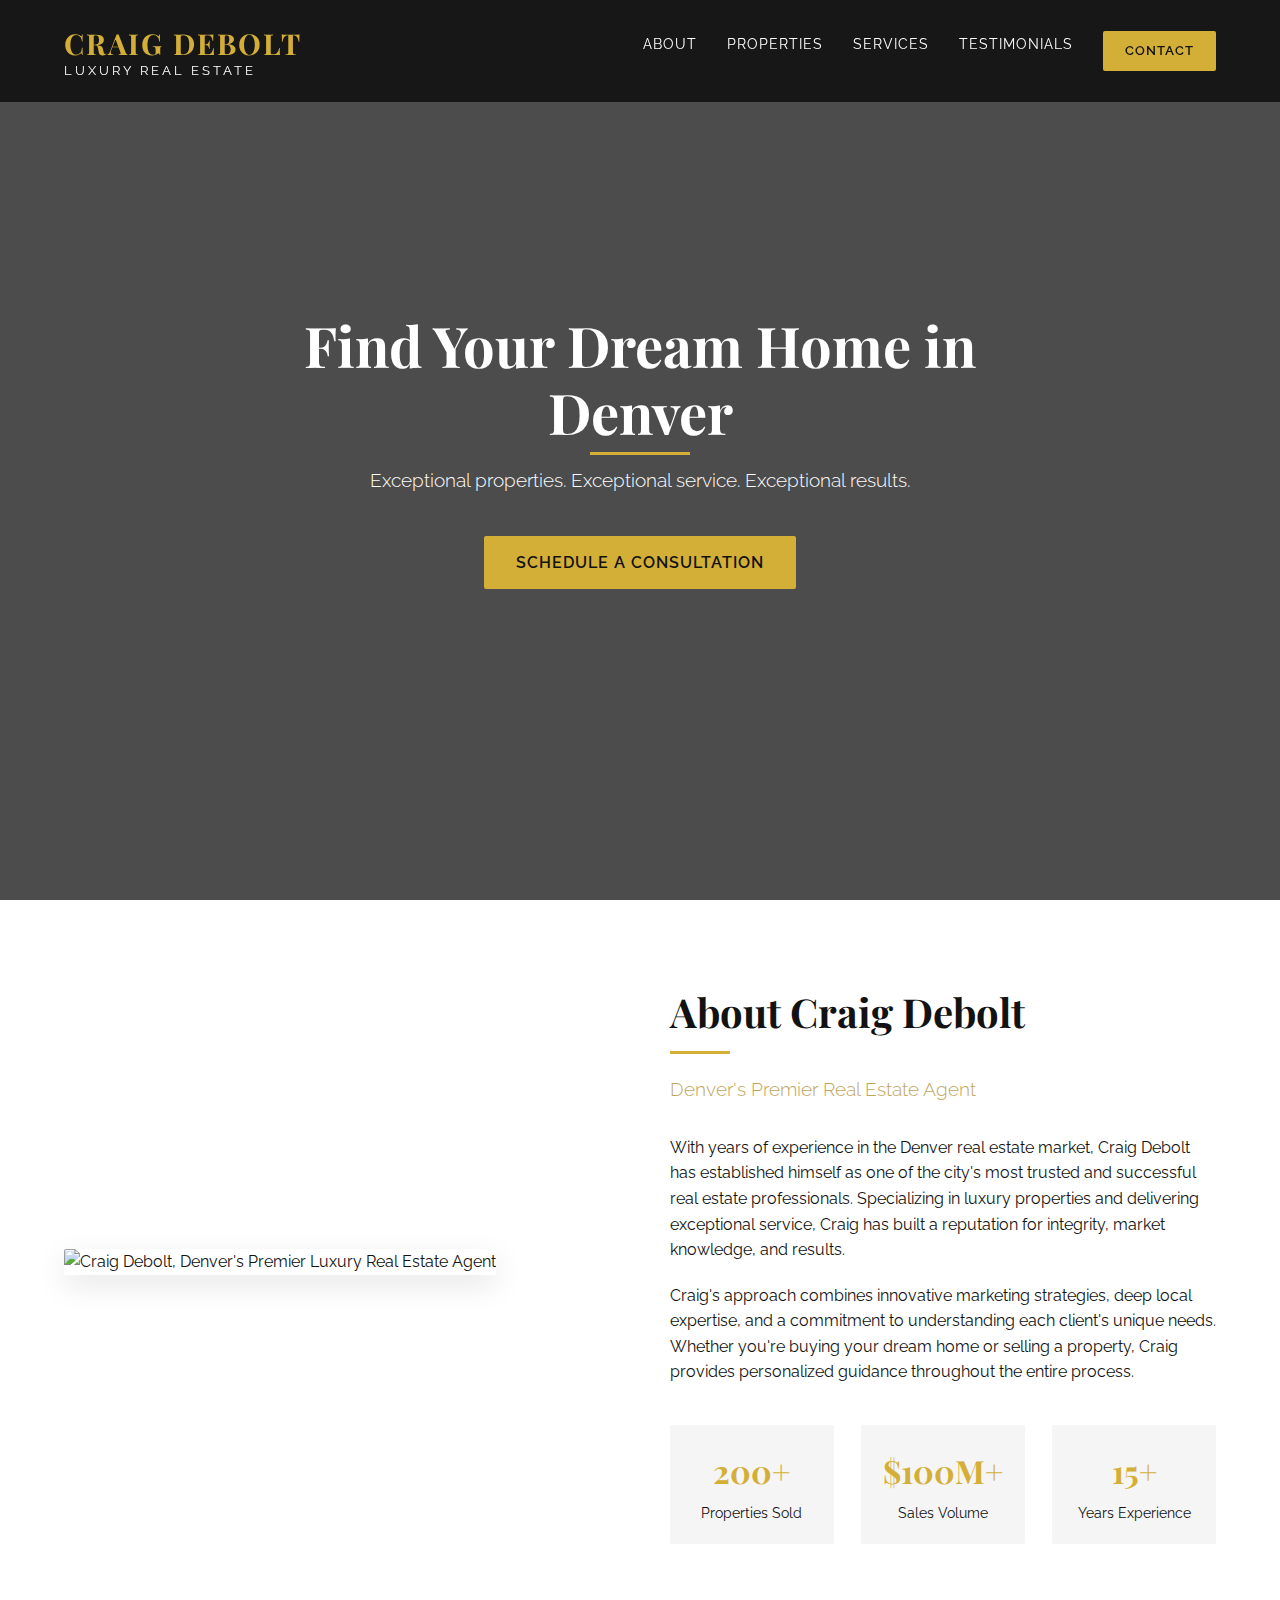
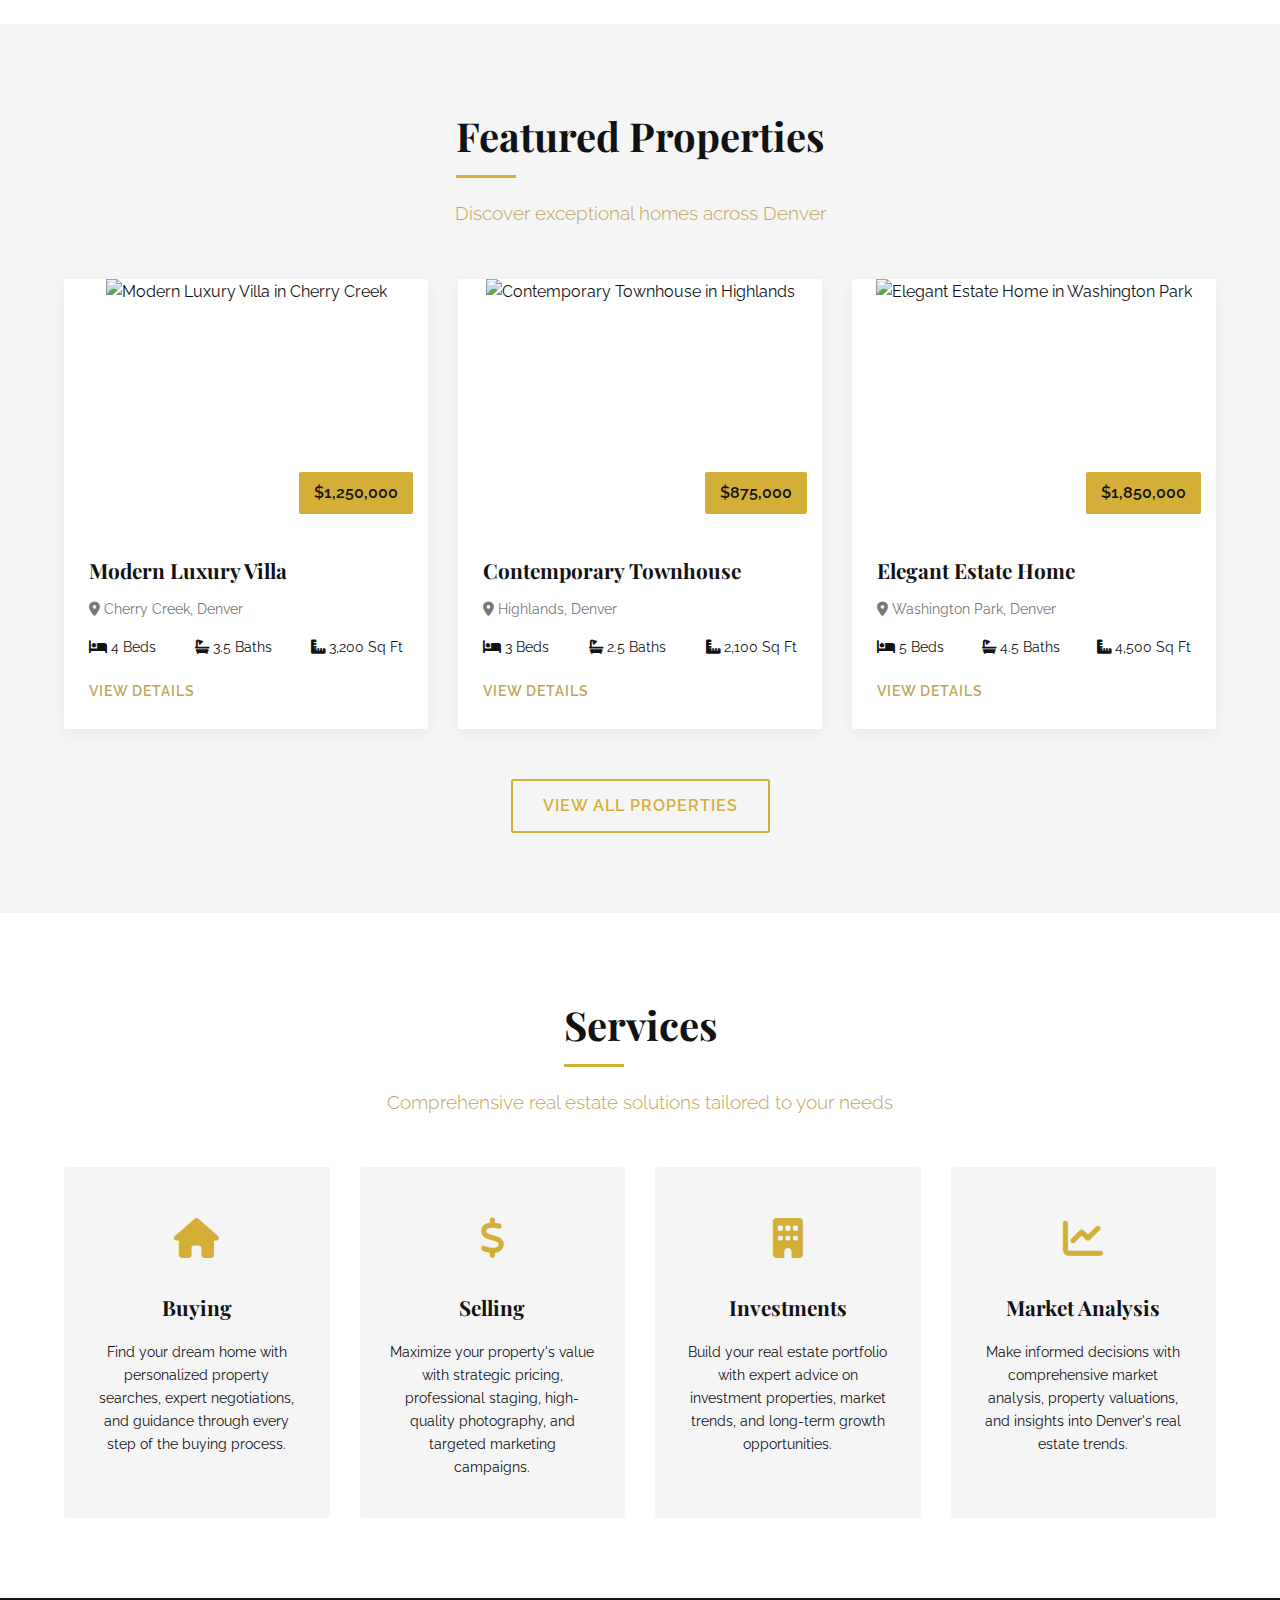
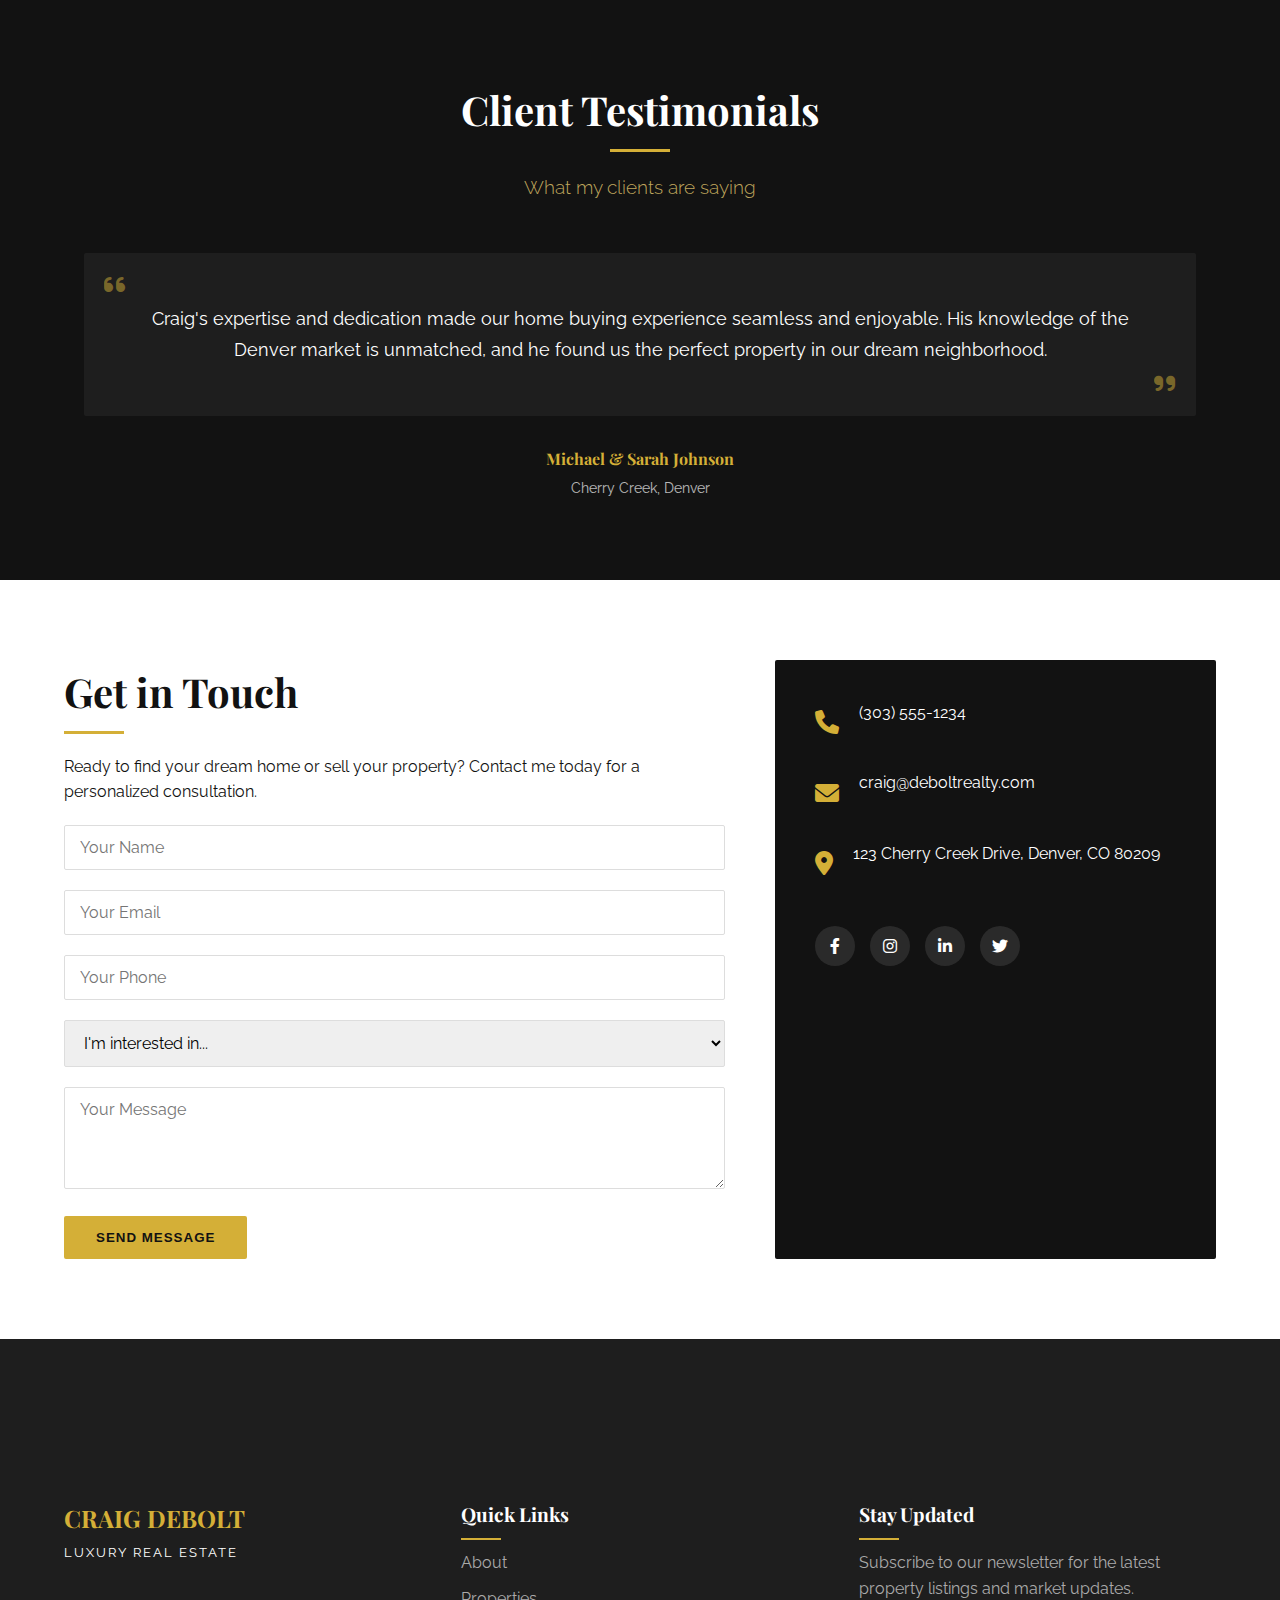
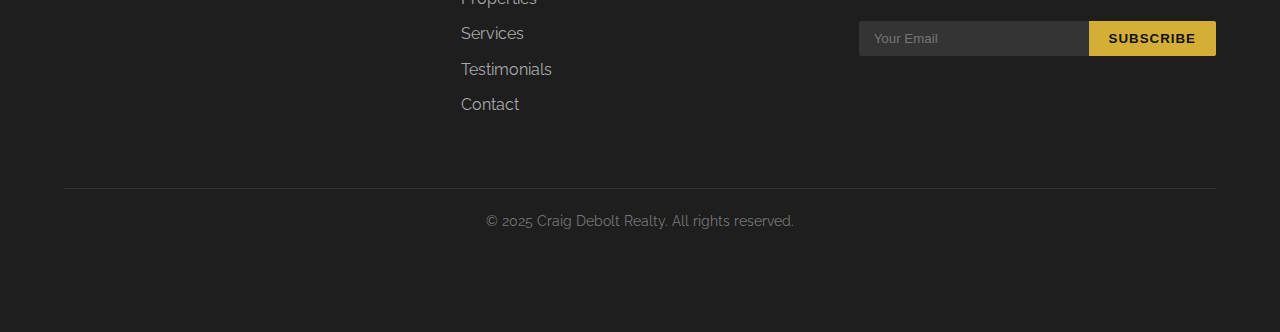
==== index.html @ 1ff2099c "Initial commit" ====
<!DOCTYPE html>
<html lang="en">
<head>
    <meta charset="UTF-8">
    <meta name="viewport" content="width=device-width, initial-scale=1.0">
    <title>Craig Debolt | Denver Luxury Real Estate Agent | Top Homes</title>
    <meta name="description" content="Craig Debolt is Denver's premier luxury real estate agent with 15+ years of experience. Specializing in high-end properties in Cherry Creek, Highlands, and Washington Park.">
    <meta name="keywords" content="Denver real estate, luxury homes Denver, Craig Debolt realtor, Cherry Creek real estate, Highlands homes for sale, Washington Park property">
    <meta name="author" content="Craig Debolt">
    <meta name="robots" content="index, follow">
    
    <!-- Canonical URL -->
    <link rel="canonical" href="https://craigdeboltrealty.com/">
    
    <!-- Favicon -->
    <link rel="icon" type="image/png" href="favicon.ico">
    
    <!-- Open Graph / Facebook -->
    <meta property="og:type" content="website">
    <meta property="og:url" content="https://craigdeboltrealty.com/">
    <meta property="og:title" content="Craig Debolt | Denver Luxury Real Estate">
    <meta property="og:description" content="Find your dream luxury home in Denver with Craig Debolt, specializing in high-end properties with exceptional service.">
    <meta property="og:image" content="https://craigdeboltrealty.com/og-image.jpg">
    
    <!-- Twitter -->
    <meta property="twitter:card" content="summary_large_image">
    <meta property="twitter:url" content="https://craigdeboltrealty.com/">
    <meta property="twitter:title" content="Craig Debolt | Denver Luxury Real Estate">
    <meta property="twitter:description" content="Find your dream luxury home in Denver with Craig Debolt, specializing in high-end properties with exceptional service.">
    <meta property="twitter:image" content="https://craigdeboltrealty.com/twitter-image.jpg">
    
    <!-- Stylesheets -->
    <link rel="stylesheet" href="styles.css">
    <link rel="stylesheet" href="https://cdnjs.cloudflare.com/ajax/libs/font-awesome/6.0.0/css/all.min.css">
    <link rel="preconnect" href="https://fonts.googleapis.com">
    <link rel="preconnect" href="https://fonts.gstatic.com" crossorigin>
    <link href="https://fonts.googleapis.com/css2?family=Playfair+Display:wght@400;700&family=Raleway:wght@300;400;600&display=swap" rel="stylesheet">
    <!-- Structured Data for Local Business -->
    <script type="application/ld+json">
    {
      "@context": "https://schema.org",
      "@type": "RealEstateAgent",
      "name": "Craig Debolt Realty",
      "image": "https://craigdeboltrealty.com/images/craig-debolt.jpg",
      "url": "https://craigdeboltrealty.com",
      "telephone": "(303) 555-1234",
      "email": "craig@deboltrealty.com",
      "description": "Denver's premier luxury real estate agent with 15+ years of experience, specializing in high-end properties.",
      "address": {
        "@type": "PostalAddress",
        "streetAddress": "123 Cherry Creek Drive",
        "addressLocality": "Denver",
        "addressRegion": "CO",
        "postalCode": "80209",
        "addressCountry": "US"
      },
      "geo": {
        "@type": "GeoCoordinates",
        "latitude": "39.7392",
        "longitude": "-104.9903"
      },
      "openingHoursSpecification": {
        "@type": "OpeningHoursSpecification",
        "dayOfWeek": [
          "Monday",
          "Tuesday",
          "Wednesday",
          "Thursday",
          "Friday"
        ],
        "opens": "09:00",
        "closes": "18:00"
      },
      "sameAs": [
        "https://www.facebook.com/craigdeboltrealty",
        "https://www.instagram.com/craigdeboltrealty",
        "https://www.linkedin.com/in/craigdebolt",
        "https://twitter.com/craigdebolt"
      ]
    }
    </script>
</head>
<body>
    <header>
        <div class="logo">
            <h1>CRAIG DEBOLT</h1>
            <p>LUXURY REAL ESTATE</p>
        </div>
        <nav>
            <ul>
                <li><a href="#about">About</a></li>
                <li><a href="#properties">Properties</a></li>
                <li><a href="#services">Services</a></li>
                <li><a href="#testimonials">Testimonials</a></li>
                <li><a href="#contact" class="cta-button">Contact</a></li>
            </ul>
        </nav>
    </header>

    <main>
    <section class="hero" style="background: linear-gradient(rgba(0, 0, 0, 0.7), rgba(0, 0, 0, 0.7)), url('https://placehold.co/1920x1080/121212/gold?text=Luxury+Real+Estate'); background-size: cover; background-position: center;" aria-label="Hero banner">
        <div class="hero-content">
            <h2>Find Your Dream Home in Denver</h2>
            <p>Exceptional properties. Exceptional service. Exceptional results.</p>
            <a href="#contact" class="cta-button">Schedule a Consultation</a>
        </div>
    </section>

    <section id="about" class="about">
        <div class="container">
            <div class="about-image">
                <img src="https://placehold.co/600x800/121212/gold?text=Craig+Debolt" alt="Craig Debolt, Denver's Premier Luxury Real Estate Agent" width="600" height="800" loading="eager" fetchpriority="high">
            </div>
            <div class="about-content">
                <h2>About Craig Debolt</h2>
                <p class="subtitle">Denver's Premier Real Estate Agent</p>
                <p>With years of experience in the Denver real estate market, Craig Debolt has established himself as one of the city's most trusted and successful real estate professionals. Specializing in luxury properties and delivering exceptional service, Craig has built a reputation for integrity, market knowledge, and results.</p>
                <p>Craig's approach combines innovative marketing strategies, deep local expertise, and a commitment to understanding each client's unique needs. Whether you're buying your dream home or selling a property, Craig provides personalized guidance throughout the entire process.</p>
                <div class="stats">
                    <div class="stat">
                        <h3>200+</h3>
                        <p>Properties Sold</p>
                    </div>
                    <div class="stat">
                        <h3>$100M+</h3>
                        <p>Sales Volume</p>
                    </div>
                    <div class="stat">
                        <h3>15+</h3>
                        <p>Years Experience</p>
                    </div>
                </div>
            </div>
        </div>
    </section>

    <section id="properties" class="properties">
        <div class="container">
            <h2>Featured Properties</h2>
            <p class="subtitle">Discover exceptional homes across Denver</p>
            <div class="property-grid">
                <div class="property-card" itemscope itemtype="https://schema.org/Residence">
                    <div class="property-image">
                        <img src="https://placehold.co/800x600/121212/gold?text=Luxury+Property+1" alt="Modern Luxury Villa in Cherry Creek" width="800" height="600" loading="lazy" itemprop="image">
                        <div class="price" itemprop="price" content="1250000">$1,250,000</div>
                    </div>
                    <div class="property-details">
                        <h3 itemprop="name">Modern Luxury Villa</h3>
                        <p class="location" itemprop="address" itemscope itemtype="https://schema.org/PostalAddress">
                            <i class="fas fa-map-marker-alt"></i>
                            <span itemprop="addressLocality">Cherry Creek</span>,
                            <span itemprop="addressRegion">Denver</span>
                        </p>
                        <div class="features">
                            <span><i class="fas fa-bed"></i> <span itemprop="numberOfRooms">4</span> Beds</span>
                            <span><i class="fas fa-bath"></i> <span itemprop="amenityFeature" itemscope itemtype="https://schema.org/PropertyValue"><meta itemprop="name" content="bathrooms"><span itemprop="value">3.5</span></span> Baths</span>
                            <span><i class="fas fa-ruler-combined"></i> <span itemprop="floorSize" itemscope itemtype="https://schema.org/QuantitativeValue"><span itemprop="value">3,200</span> <meta itemprop="unitText" content="SQFT">Sq Ft</span></span>
                        </div>
                        <a href="#" class="property-link">View Details</a>
                    </div>
                </div>
                <div class="property-card" itemscope itemtype="https://schema.org/Residence">
                    <div class="property-image">
                        <img src="https://placehold.co/800x600/121212/gold?text=Luxury+Property+2" alt="Contemporary Townhouse in Highlands" width="800" height="600" loading="lazy" itemprop="image">
                        <div class="price" itemprop="price" content="875000">$875,000</div>
                    </div>
                    <div class="property-details">
                        <h3 itemprop="name">Contemporary Townhouse</h3>
                        <p class="location" itemprop="address" itemscope itemtype="https://schema.org/PostalAddress">
                            <i class="fas fa-map-marker-alt"></i>
                            <span itemprop="addressLocality">Highlands</span>,
                            <span itemprop="addressRegion">Denver</span>
                        </p>
                        <div class="features">
                            <span><i class="fas fa-bed"></i> <span itemprop="numberOfRooms">3</span> Beds</span>
                            <span><i class="fas fa-bath"></i> <span itemprop="amenityFeature" itemscope itemtype="https://schema.org/PropertyValue"><meta itemprop="name" content="bathrooms"><span itemprop="value">2.5</span></span> Baths</span>
                            <span><i class="fas fa-ruler-combined"></i> <span itemprop="floorSize" itemscope itemtype="https://schema.org/QuantitativeValue"><span itemprop="value">2,100</span> <meta itemprop="unitText" content="SQFT">Sq Ft</span></span>
                        </div>
                        <a href="#" class="property-link">View Details</a>
                    </div>
                </div>
                <div class="property-card" itemscope itemtype="https://schema.org/Residence">
                    <div class="property-image">
                        <img src="https://placehold.co/800x600/121212/gold?text=Luxury+Property+3" alt="Elegant Estate Home in Washington Park" width="800" height="600" loading="lazy" itemprop="image">
                        <div class="price" itemprop="price" content="1850000">$1,850,000</div>
                    </div>
                    <div class="property-details">
                        <h3 itemprop="name">Elegant Estate Home</h3>
                        <p class="location" itemprop="address" itemscope itemtype="https://schema.org/PostalAddress">
                            <i class="fas fa-map-marker-alt"></i>
                            <span itemprop="addressLocality">Washington Park</span>,
                            <span itemprop="addressRegion">Denver</span>
                        </p>
                        <div class="features">
                            <span><i class="fas fa-bed"></i> <span itemprop="numberOfRooms">5</span> Beds</span>
                            <span><i class="fas fa-bath"></i> <span itemprop="amenityFeature" itemscope itemtype="https://schema.org/PropertyValue"><meta itemprop="name" content="bathrooms"><span itemprop="value">4.5</span></span> Baths</span>
                            <span><i class="fas fa-ruler-combined"></i> <span itemprop="floorSize" itemscope itemtype="https://schema.org/QuantitativeValue"><span itemprop="value">4,500</span> <meta itemprop="unitText" content="SQFT">Sq Ft</span></span>
                        </div>
                        <a href="#" class="property-link">View Details</a>
                    </div>
                </div>
            </div>
            <div class="view-all">
                <a href="#" class="cta-button-secondary">View All Properties</a>
            </div>
        </div>
    </section>

    <section id="services" class="services">
        <div class="container">
            <h2>Services</h2>
            <p class="subtitle">Comprehensive real estate solutions tailored to your needs</p>
            <div class="services-grid">
                <div class="service-card">
                    <div class="service-icon">
                        <i class="fas fa-home"></i>
                    </div>
                    <h3>Buying</h3>
                    <p>Find your dream home with personalized property searches, expert negotiations, and guidance through every step of the buying process.</p>
                </div>
                <div class="service-card">
                    <div class="service-icon">
                        <i class="fas fa-dollar-sign"></i>
                    </div>
                    <h3>Selling</h3>
                    <p>Maximize your property's value with strategic pricing, professional staging, high-quality photography, and targeted marketing campaigns.</p>
                </div>
                <div class="service-card">
                    <div class="service-icon">
                        <i class="fas fa-building"></i>
                    </div>
                    <h3>Investments</h3>
                    <p>Build your real estate portfolio with expert advice on investment properties, market trends, and long-term growth opportunities.</p>
                </div>
                <div class="service-card">
                    <div class="service-icon">
                        <i class="fas fa-chart-line"></i>
                    </div>
                    <h3>Market Analysis</h3>
                    <p>Make informed decisions with comprehensive market analysis, property valuations, and insights into Denver's real estate trends.</p>
                </div>
            </div>
        </div>
    </section>

    <section id="testimonials" class="testimonials">
        <div class="container">
            <h2>Client Testimonials</h2>
            <p class="subtitle">What my clients are saying</p>
            <div class="testimonial-slider">
                <div class="testimonial">
                    <div class="quote">
                        <i class="fas fa-quote-left"></i>
                        <p>Craig's expertise and dedication made our home buying experience seamless and enjoyable. His knowledge of the Denver market is unmatched, and he found us the perfect property in our dream neighborhood.</p>
                        <i class="fas fa-quote-right"></i>
                    </div>
                    <div class="client">
                        <h4>Michael & Sarah Johnson</h4>
                        <p>Cherry Creek, Denver</p>
                    </div>
                </div>
                <div class="testimonial">
                    <div class="quote">
                        <i class="fas fa-quote-left"></i>
                        <p>Working with Craig to sell our home was the best decision we made. His marketing strategy and negotiation skills resulted in multiple offers above asking price within just a few days of listing.</p>
                        <i class="fas fa-quote-right"></i>
                    </div>
                    <div class="client">
                        <h4>Jennifer Williams</h4>
                        <p>Highlands, Denver</p>
                    </div>
                </div>
                <div class="testimonial">
                    <div class="quote">
                        <i class="fas fa-quote-left"></i>
                        <p>As first-time homebuyers, we had countless questions and concerns. Craig patiently guided us through every step, making what could have been an overwhelming process feel manageable and even exciting.</p>
                        <i class="fas fa-quote-right"></i>
                    </div>
                    <div class="client">
                        <h4>David & Emily Rodriguez</h4>
                        <p>Washington Park, Denver</p>
                    </div>
                </div>
            </div>
        </div>
    </section>

    <section id="contact" class="contact">
        <div class="container">
            <div class="contact-form">
                <h2>Get in Touch</h2>
                <p>Ready to find your dream home or sell your property? Contact me today for a personalized consultation.</p>
                <form aria-label="Contact form" role="form">
                    <div class="form-group">
                        <label for="name" class="visually-hidden">Your Name</label>
                        <input type="text" id="name" name="name" placeholder="Your Name" required aria-required="true">
                    </div>
                    <div class="form-group">
                        <label for="email" class="visually-hidden">Your Email</label>
                        <input type="email" id="email" name="email" placeholder="Your Email" required aria-required="true">
                    </div>
                    <div class="form-group">
                        <label for="phone" class="visually-hidden">Your Phone</label>
                        <input type="tel" id="phone" name="phone" placeholder="Your Phone" aria-required="false">
                    </div>
                    <div class="form-group">
                        <label for="interest" class="visually-hidden">Interest</label>
                        <select id="interest" name="interest" aria-label="Select your interest">
                            <option value="" disabled selected>I'm interested in...</option>
                            <option value="buying">Buying a Property</option>
                            <option value="selling">Selling a Property</option>
                            <option value="investment">Investment Opportunities</option>
                            <option value="consultation">General Consultation</option>
                        </select>
                    </div>
                    <div class="form-group">
                        <label for="message" class="visually-hidden">Your Message</label>
                        <textarea id="message" name="message" placeholder="Your Message" rows="4" aria-required="true"></textarea>
                    </div>
                    <button type="submit" class="cta-button">Send Message</button>
                </form>
            </div>
            <div class="contact-info">
                <div class="info-item">
                    <i class="fas fa-phone"></i>
                    <p>(303) 555-1234</p>
                </div>
                <div class="info-item">
                    <i class="fas fa-envelope"></i>
                    <p>craig@deboltrealty.com</p>
                </div>
                <div class="info-item">
                    <i class="fas fa-map-marker-alt"></i>
                    <p>123 Cherry Creek Drive, Denver, CO 80209</p>
                </div>
                <div class="social-links">
                    <a href="#"><i class="fab fa-facebook-f"></i></a>
                    <a href="#"><i class="fab fa-instagram"></i></a>
                    <a href="#"><i class="fab fa-linkedin-in"></i></a>
                    <a href="#"><i class="fab fa-twitter"></i></a>
                </div>
            </div>
        </div>
    </section>
    </main>

    <footer>
        <div class="container">
            <div class="footer-content">
                <div class="footer-logo">
                    <h3>CRAIG DEBOLT</h3>
                    <p>LUXURY REAL ESTATE</p>
                </div>
                <div class="footer-links">
                    <h4>Quick Links</h4>
                    <ul>
                        <li><a href="#about">About</a></li>
                        <li><a href="#properties">Properties</a></li>
                        <li><a href="#services">Services</a></li>
                        <li><a href="#testimonials">Testimonials</a></li>
                        <li><a href="#contact">Contact</a></li>
                    </ul>
                </div>
                <div class="footer-newsletter">
                    <h4>Stay Updated</h4>
                    <p>Subscribe to our newsletter for the latest property listings and market updates.</p>
                    <form>
                        <input type="email" placeholder="Your Email">
                        <button type="submit">Subscribe</button>
                    </form>
                </div>
            </div>
            <div class="footer-bottom">
                <p>&copy; 2025 Craig Debolt Realty. All rights reserved.</p>
            </div>
        </div>
    </footer>

    <script src="script.js"></script>
</body>
</html>
---- styles.css ----
/* 
   Craig Debolt Realty - Sleek Black and Gold Theme
   A luxury real estate website with elegant styling
*/

/* ===== GLOBAL STYLES ===== */
:root {
    --black: #121212;
    --dark-gray: #1E1E1E;
    --light-gray: #F5F5F5;
    --gold: #D4AF37;
    --gold-light: #E5C76B;
    --gold-dark: #BFA55C;
    --white: #FFFFFF;
    --font-primary: 'Playfair Display', serif;
    --font-secondary: 'Raleway', sans-serif;
}

/* Accessibility - visually hidden but screen reader accessible */
.visually-hidden {
    position: absolute;
    width: 1px;
    height: 1px;
    margin: -1px;
    padding: 0;
    overflow: hidden;
    clip: rect(0, 0, 0, 0);
    border: 0;
}

* {
    margin: 0;
    padding: 0;
    box-sizing: border-box;
}

html {
    scroll-behavior: smooth;
}

body {
    font-family: var(--font-secondary);
    color: var(--black);
    background-color: var(--white);
    line-height: 1.6;
}

.container {
    width: 90%;
    max-width: 1200px;
    margin: 0 auto;
    padding: 80px 0;
}

h1, h2, h3, h4, h5, h6 {
    font-family: var(--font-primary);
    font-weight: 700;
    margin-bottom: 20px;
}

h2 {
    font-size: 2.5rem;
    position: relative;
    display: inline-block;
    margin-bottom: 30px;
}

h2::after {
    content: '';
    position: absolute;
    bottom: -10px;
    left: 0;
    width: 60px;
    height: 3px;
    background-color: var(--gold);
}

p {
    margin-bottom: 20px;
}

.subtitle {
    font-family: var(--font-secondary);
    font-size: 1.2rem;
    color: var(--gold-dark);
    margin-bottom: 30px;
    font-weight: 300;
}

a {
    text-decoration: none;
    color: var(--gold-dark);
    transition: all 0.3s ease;
}

a:hover {
    color: var(--gold);
}

.cta-button {
    display: inline-block;
    background-color: var(--gold);
    color: var(--black);
    padding: 12px 30px;
    border-radius: 2px;
    font-weight: 600;
    text-transform: uppercase;
    letter-spacing: 1px;
    transition: all 0.3s ease;
    border: 2px solid var(--gold);
}

.cta-button:hover {
    background-color: transparent;
    color: var(--gold);
}

.cta-button-secondary {
    display: inline-block;
    background-color: transparent;
    color: var(--gold);
    padding: 12px 30px;
    border-radius: 2px;
    font-weight: 600;
    text-transform: uppercase;
    letter-spacing: 1px;
    transition: all 0.3s ease;
    border: 2px solid var(--gold);
}

.cta-button-secondary:hover {
    background-color: var(--gold);
    color: var(--black);
}

/* ===== HEADER ===== */
header {
    position: fixed;
    top: 0;
    left: 0;
    width: 100%;
    padding: 20px 5%;
    display: flex;
    justify-content: space-between;
    align-items: center;
    background-color: rgba(18, 18, 18, 0.9);
    z-index: 1000;
    transition: all 0.3s ease;
}

.logo h1 {
    font-family: var(--font-primary);
    font-size: 1.8rem;
    color: var(--gold);
    margin-bottom: 0;
    letter-spacing: 2px;
}

.logo p {
    font-family: var(--font-secondary);
    font-size: 0.8rem;
    color: var(--white);
    letter-spacing: 3px;
    margin-top: -5px;
    margin-bottom: 0;
}

nav ul {
    display: flex;
    list-style: none;
}

nav ul li {
    margin-left: 30px;
}

nav ul li a {
    color: var(--white);
    font-size: 0.9rem;
    text-transform: uppercase;
    letter-spacing: 1px;
    font-weight: 400;
}

nav ul li a:hover {
    color: var(--gold);
}

nav ul li a.cta-button {
    padding: 8px 20px;
    font-size: 0.8rem;
}

/* ===== HERO SECTION ===== */
.hero {
    height: 100vh;
    display: flex;
    align-items: center;
    justify-content: center;
    text-align: center;
    color: var(--white);
    padding: 0 20px;
}

.hero-content {
    max-width: 800px;
}

.hero-content h2 {
    font-size: 3.5rem;
    margin-bottom: 20px;
    line-height: 1.2;
}

.hero-content h2::after {
    left: 50%;
    transform: translateX(-50%);
    width: 100px;
}

.hero-content p {
    font-size: 1.2rem;
    margin-bottom: 40px;
    font-weight: 300;
}

/* ===== ABOUT SECTION ===== */
.about .container {
    display: flex;
    align-items: center;
    gap: 60px;
}

.about-image {
    flex: 1;
}

.about-image img {
    width: 100%;
    border-radius: 2px;
    box-shadow: 0 10px 30px rgba(0, 0, 0, 0.1);
}

.about-content {
    flex: 1;
}

.stats {
    display: flex;
    justify-content: space-between;
    margin-top: 40px;
}

.stat {
    text-align: center;
    padding: 20px;
    background-color: var(--light-gray);
    border-radius: 2px;
    width: 30%;
}

.stat h3 {
    font-size: 2rem;
    color: var(--gold);
    margin-bottom: 5px;
}

.stat p {
    font-size: 0.9rem;
    margin-bottom: 0;
}

/* ===== PROPERTIES SECTION ===== */
.properties {
    background-color: var(--light-gray);
    text-align: center;
}

.property-grid {
    display: grid;
    grid-template-columns: repeat(auto-fill, minmax(350px, 1fr));
    gap: 30px;
    margin-top: 50px;
}

.property-card {
    background-color: var(--white);
    border-radius: 2px;
    overflow: hidden;
    box-shadow: 0 5px 15px rgba(0, 0, 0, 0.05);
    transition: all 0.3s ease;
}

.property-card:hover {
    transform: translateY(-10px);
    box-shadow: 0 15px 30px rgba(0, 0, 0, 0.1);
}

.property-image {
    position: relative;
    height: 250px;
    overflow: hidden;
}

.property-image img {
    width: 100%;
    height: 100%;
    object-fit: cover;
    transition: all 0.5s ease;
}

.property-card:hover .property-image img {
    transform: scale(1.1);
}

.price {
    position: absolute;
    bottom: 15px;
    right: 15px;
    background-color: var(--gold);
    color: var(--black);
    padding: 8px 15px;
    font-weight: 600;
    border-radius: 2px;
}

.property-details {
    padding: 25px;
    text-align: left;
}

.property-details h3 {
    font-size: 1.3rem;
    margin-bottom: 10px;
}

.location {
    color: #777;
    font-size: 0.9rem;
    margin-bottom: 15px;
}

.features {
    display: flex;
    justify-content: space-between;
    margin-bottom: 20px;
    font-size: 0.9rem;
}

.property-link {
    display: inline-block;
    color: var(--gold-dark);
    font-weight: 600;
    font-size: 0.9rem;
    text-transform: uppercase;
    letter-spacing: 1px;
}

.view-all {
    margin-top: 50px;
}

/* ===== SERVICES SECTION ===== */
.services {
    text-align: center;
}

.services-grid {
    display: grid;
    grid-template-columns: repeat(auto-fill, minmax(250px, 1fr));
    gap: 30px;
    margin-top: 50px;
}

.service-card {
    background-color: var(--light-gray);
    padding: 40px 30px;
    border-radius: 2px;
    transition: all 0.3s ease;
}

.service-card:hover {
    transform: translateY(-10px);
    box-shadow: 0 10px 30px rgba(0, 0, 0, 0.1);
}

.service-icon {
    font-size: 2.5rem;
    color: var(--gold);
    margin-bottom: 20px;
}

.service-card h3 {
    font-size: 1.3rem;
    margin-bottom: 15px;
}

.service-card p {
    font-size: 0.9rem;
    margin-bottom: 0;
}

/* ===== TESTIMONIALS SECTION ===== */
.testimonials {
    background-color: var(--black);
    color: var(--white);
    text-align: center;
}

.testimonials h2::after {
    left: 50%;
    transform: translateX(-50%);
}

.testimonial-slider {
    display: flex;
    overflow-x: auto;
    scroll-snap-type: x mandatory;
    scroll-behavior: smooth;
    -webkit-overflow-scrolling: touch;
    margin-top: 50px;
}

.testimonial-slider::-webkit-scrollbar {
    display: none;
}

.testimonial {
    flex: 0 0 100%;
    scroll-snap-align: start;
    padding: 0 20px;
}

.quote {
    position: relative;
    padding: 30px;
    background-color: rgba(255, 255, 255, 0.05);
    border-radius: 2px;
    margin-bottom: 30px;
}

.quote i.fa-quote-left {
    position: absolute;
    top: 20px;
    left: 20px;
    color: var(--gold);
    font-size: 1.5rem;
    opacity: 0.5;
}

.quote i.fa-quote-right {
    position: absolute;
    bottom: 20px;
    right: 20px;
    color: var(--gold);
    font-size: 1.5rem;
    opacity: 0.5;
}

.quote p {
    font-size: 1.1rem;
    line-height: 1.8;
    margin: 0;
    padding: 20px;
}

.client h4 {
    color: var(--gold);
    margin-bottom: 5px;
}

.client p {
    font-size: 0.9rem;
    opacity: 0.7;
    margin-bottom: 0;
}

/* ===== CONTACT SECTION ===== */
.contact .container {
    display: grid;
    grid-template-columns: 3fr 2fr;
    gap: 50px;
}

.contact-form h2 {
    text-align: left;
}

.form-group {
    margin-bottom: 20px;
}

.form-group input,
.form-group select,
.form-group textarea {
    width: 100%;
    padding: 12px 15px;
    border: 1px solid #ddd;
    border-radius: 2px;
    font-family: var(--font-secondary);
    font-size: 1rem;
    transition: all 0.3s ease;
}

.form-group input:focus,
.form-group select:focus,
.form-group textarea:focus {
    outline: none;
    border-color: var(--gold);
}

.contact-info {
    background-color: var(--black);
    color: var(--white);
    padding: 40px;
    border-radius: 2px;
}

.info-item {
    display: flex;
    align-items: center;
    margin-bottom: 25px;
}

.info-item i {
    font-size: 1.5rem;
    color: var(--gold);
    margin-right: 20px;
}

.social-links {
    display: flex;
    margin-top: 40px;
}

.social-links a {
    display: flex;
    align-items: center;
    justify-content: center;
    width: 40px;
    height: 40px;
    background-color: rgba(255, 255, 255, 0.1);
    border-radius: 50%;
    margin-right: 15px;
    color: var(--white);
    transition: all 0.3s ease;
}

.social-links a:hover {
    background-color: var(--gold);
    color: var(--black);
}

/* ===== FOOTER ===== */
footer {
    background-color: var(--dark-gray);
    color: var(--white);
    padding: 80px 0 20px;
}

.footer-content {
    display: grid;
    grid-template-columns: repeat(auto-fit, minmax(250px, 1fr));
    gap: 40px;
    margin-bottom: 60px;
}

.footer-logo h3 {
    font-size: 1.5rem;
    color: var(--gold);
    margin-bottom: 5px;
}

.footer-logo p {
    font-size: 0.8rem;
    letter-spacing: 2px;
}

.footer-links h4,
.footer-newsletter h4 {
    font-size: 1.2rem;
    margin-bottom: 20px;
    position: relative;
    display: inline-block;
}

.footer-links h4::after,
.footer-newsletter h4::after {
    content: '';
    position: absolute;
    bottom: -10px;
    left: 0;
    width: 40px;
    height: 2px;
    background-color: var(--gold);
}

.footer-links ul {
    list-style: none;
}

.footer-links ul li {
    margin-bottom: 10px;
}

.footer-links ul li a {
    color: #aaa;
    transition: all 0.3s ease;
}

.footer-links ul li a:hover {
    color: var(--gold);
    padding-left: 5px;
}

.footer-newsletter p {
    margin-bottom: 20px;
    color: #aaa;
}

.footer-newsletter form {
    display: flex;
}

.footer-newsletter input {
    flex: 1;
    padding: 10px 15px;
    border: none;
    background-color: rgba(255, 255, 255, 0.1);
    color: var(--white);
    border-radius: 2px 0 0 2px;
}

.footer-newsletter input:focus {
    outline: none;
}

.footer-newsletter button {
    background-color: var(--gold);
    color: var(--black);
    border: none;
    padding: 0 20px;
    font-weight: 600;
    text-transform: uppercase;
    letter-spacing: 1px;
    cursor: pointer;
    border-radius: 0 2px 2px 0;
    transition: all 0.3s ease;
}

.footer-newsletter button:hover {
    background-color: var(--gold-light);
}

.footer-bottom {
    text-align: center;
    padding-top: 20px;
    border-top: 1px solid rgba(255, 255, 255, 0.1);
}

.footer-bottom p {
    font-size: 0.9rem;
    color: #777;
    margin-bottom: 0;
}

/* ===== RESPONSIVE STYLES ===== */
@media (max-width: 1024px) {
    .hero-content h2 {
        font-size: 3rem;
    }
    
    .about .container {
        flex-direction: column;
    }
    
    .about-image, .about-content {
        flex: none;
        width: 100%;
    }
}

@media (max-width: 768px) {
    header {
        padding: 15px 5%;
        flex-direction: column;
    }
    
    .logo {
        margin-bottom: 15px;
    }
    
    nav ul li {
        margin-left: 15px;
    }
    
    .hero-content h2 {
        font-size: 2.5rem;
    }
    
    .property-grid {
        grid-template-columns: repeat(auto-fill, minmax(280px, 1fr));
    }
    
    .contact .container {
        grid-template-columns: 1fr;
    }
}

@media (max-width: 576px) {
    .container {
        width: 95%;
        padding: 60px 0;
    }
    
    h2 {
        font-size: 2rem;
    }
    
    .hero-content h2 {
        font-size: 2rem;
    }
    
    nav ul {
        flex-wrap: wrap;
        justify-content: center;
    }
    
    nav ul li {
        margin: 5px 10px;
    }
    
    .stats {
        flex-direction: column;
        gap: 20px;
    }
    
    .stat {
        width: 100%;
    }
    
    .services-grid {
        grid-template-columns: 1fr;
    }
    
    .footer-content {
        grid-template-columns: 1fr;
    }
}
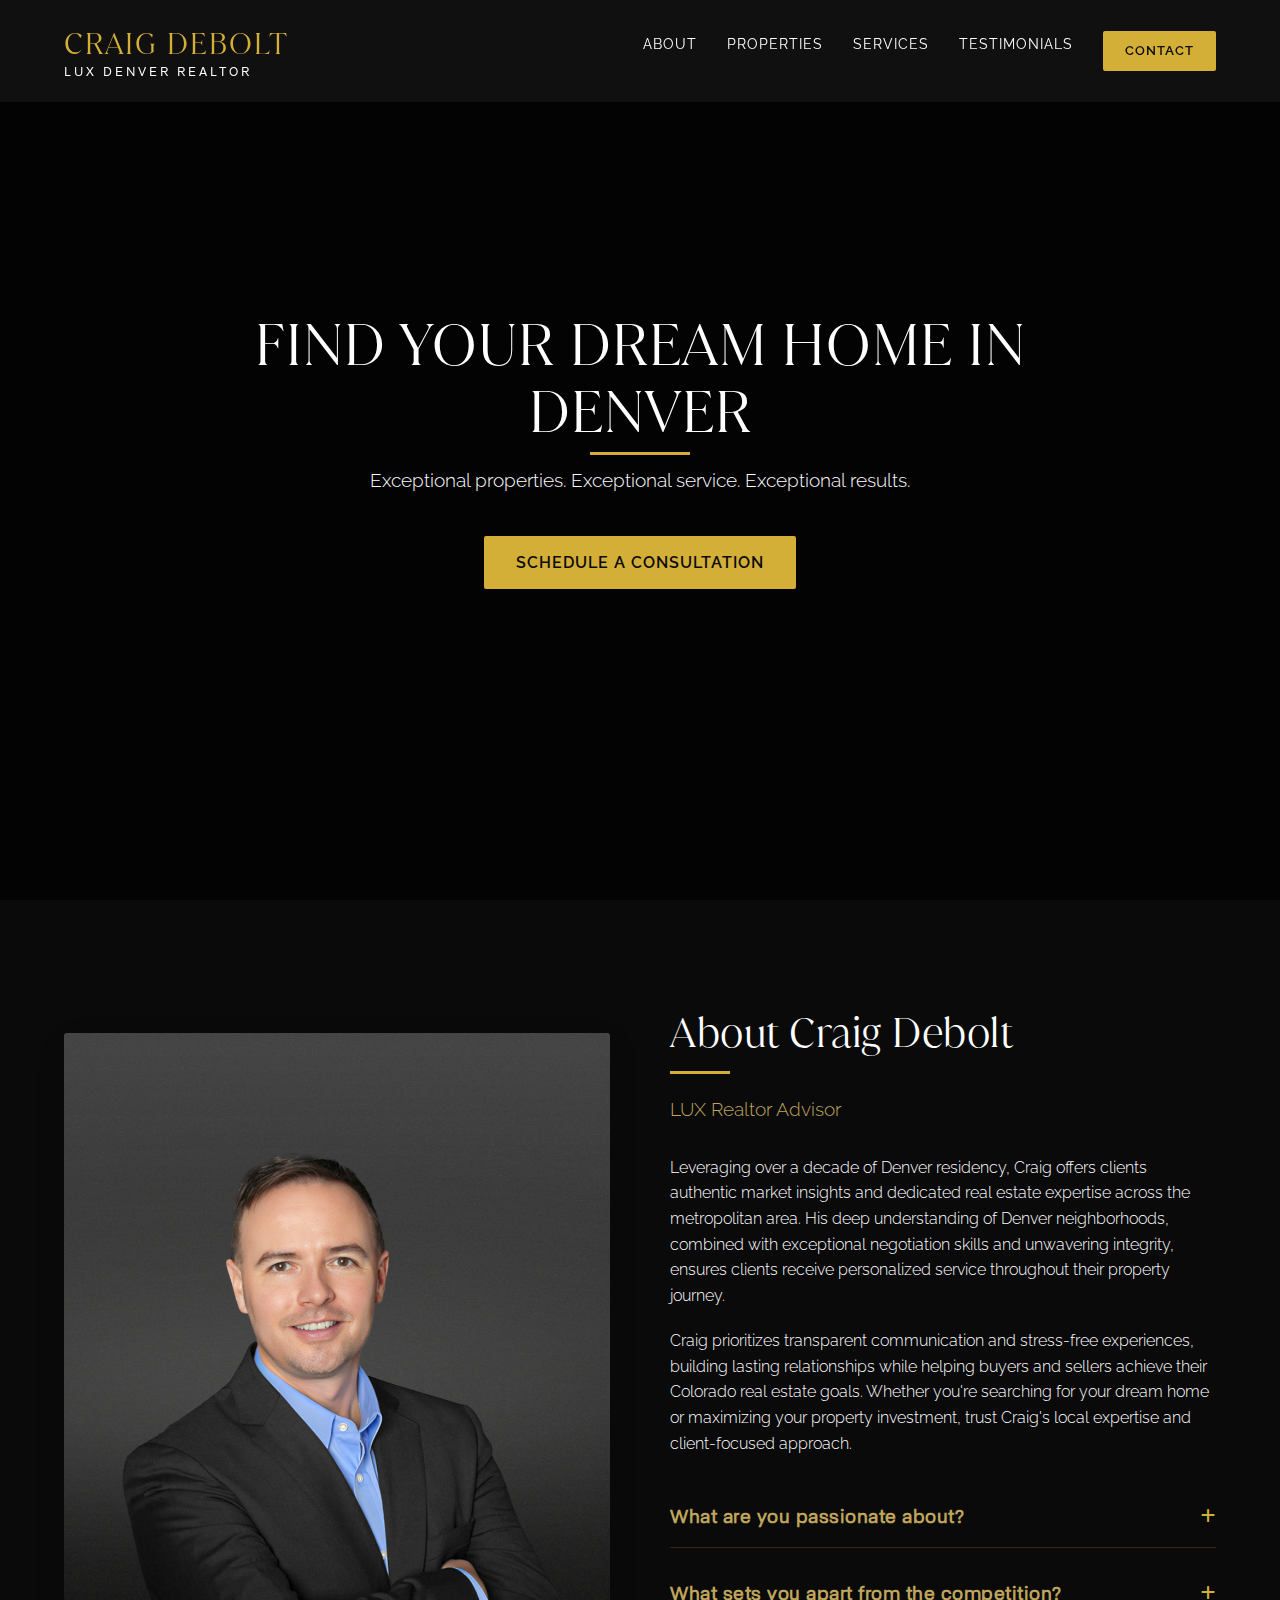
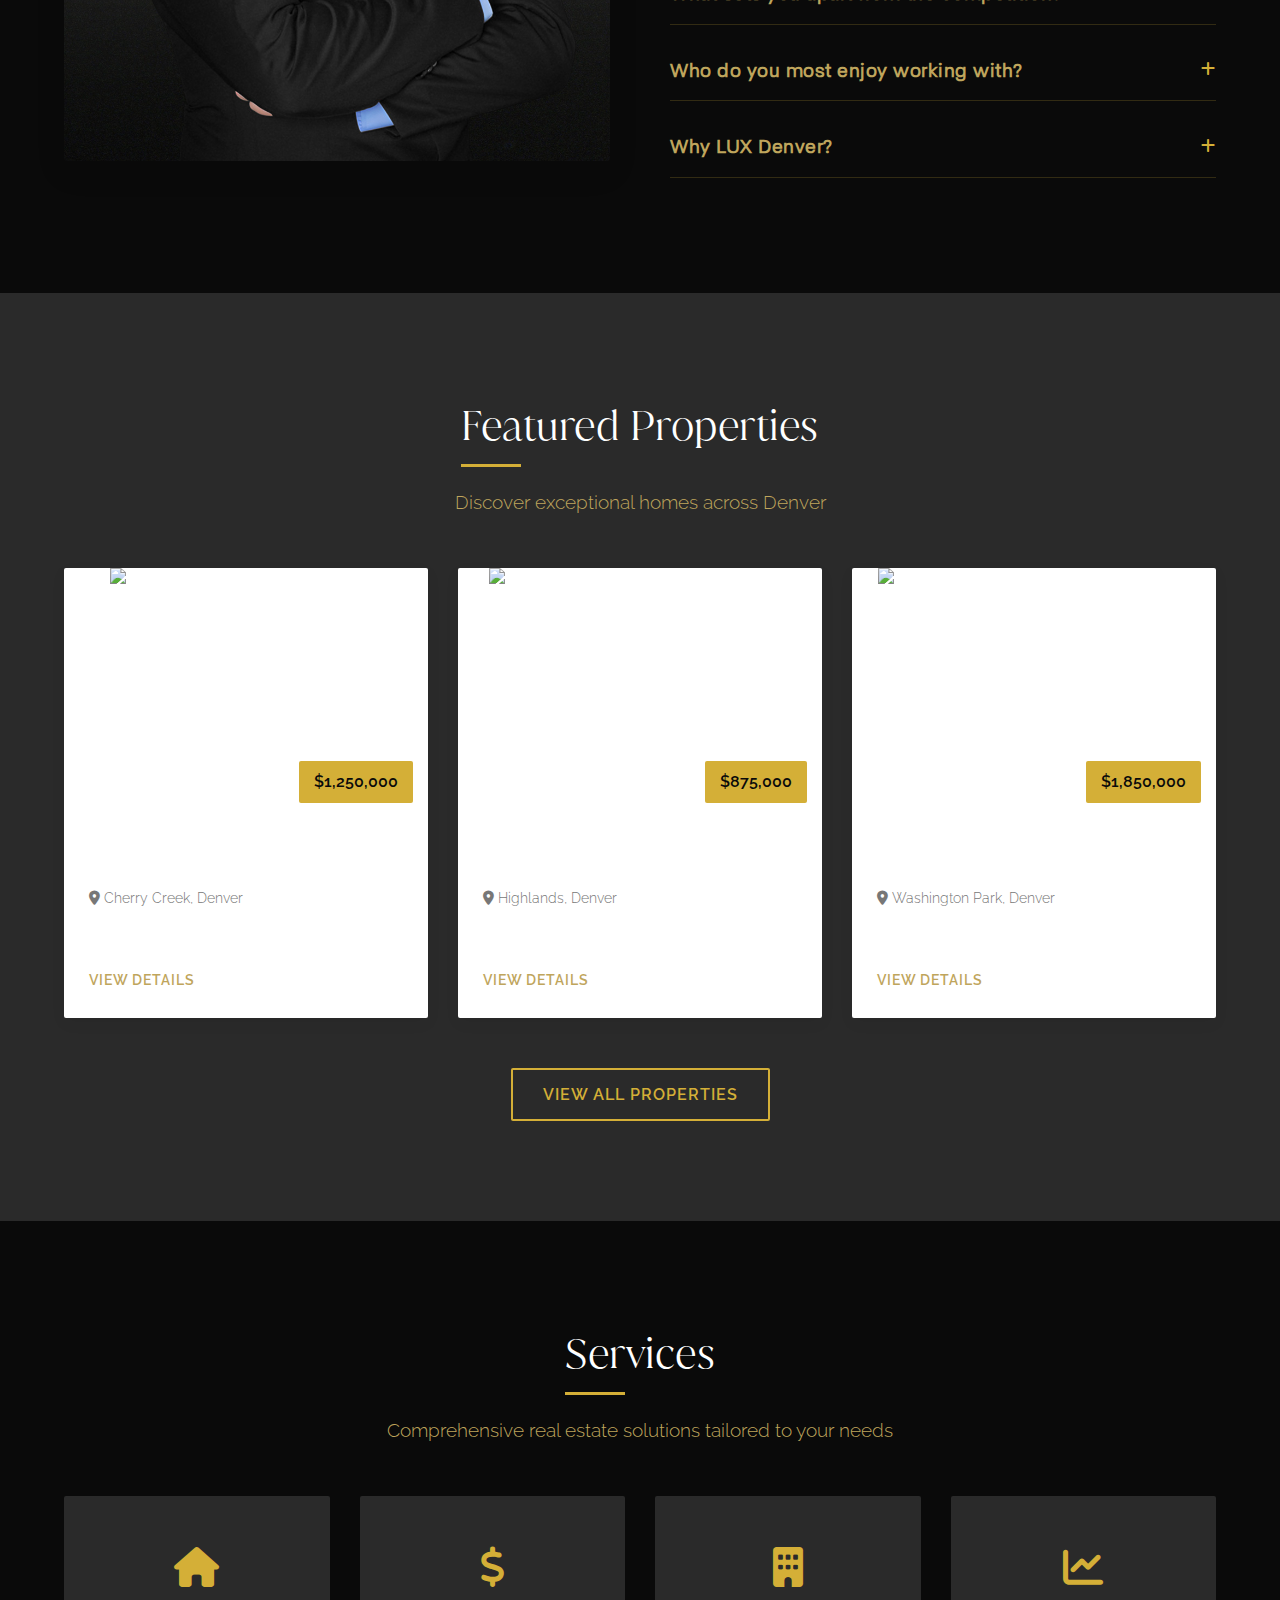
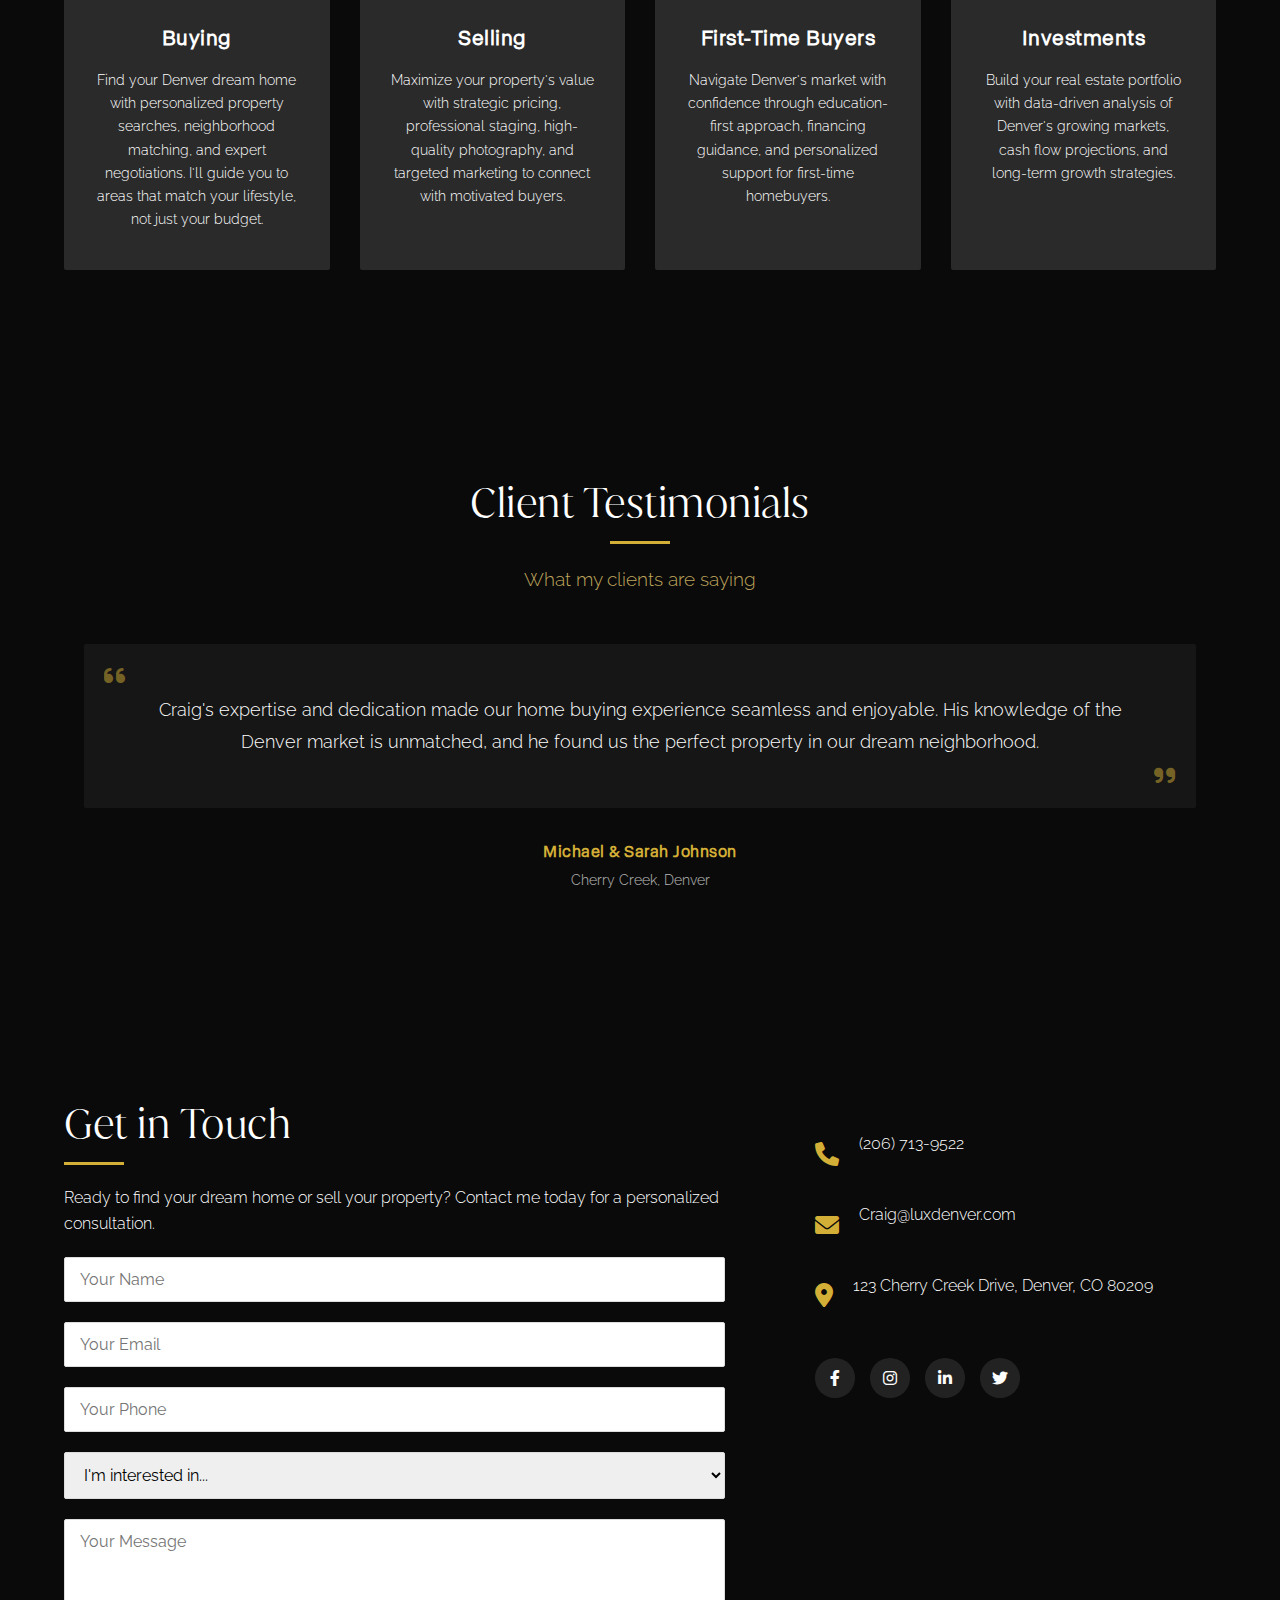
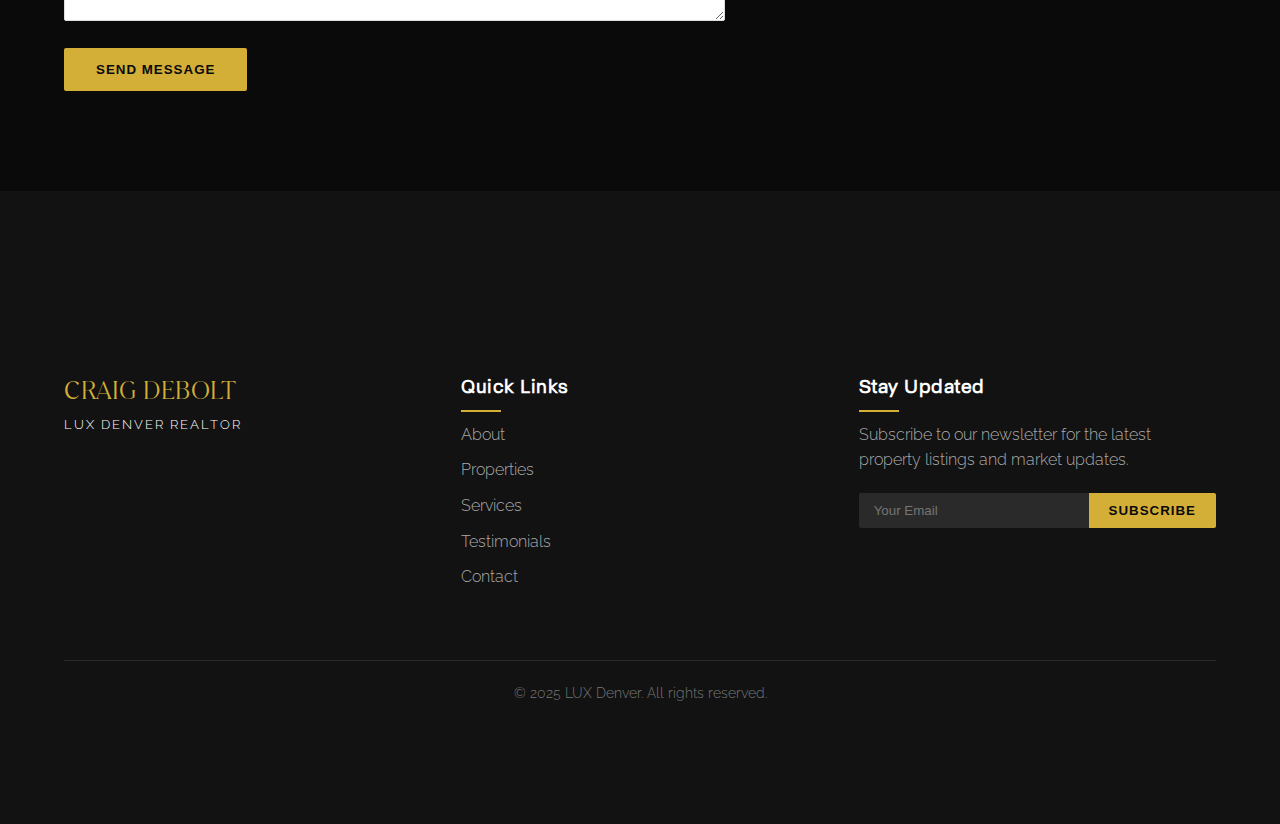
==== commit 438af808: "adds video, images, three duplicate pages for services" ====
--- a/index.html
+++ b/index.html
@@ -1,381 +1,732 @@
-<!DOCTYPE html>
-<html lang="en">
-<head>
-    <meta charset="UTF-8">
-    <meta name="viewport" content="width=device-width, initial-scale=1.0">
-    <title>Craig Debolt | Denver Luxury Real Estate Agent | Top Homes</title>
-    <meta name="description" content="Craig Debolt is Denver's premier luxury real estate agent with 15+ years of experience. Specializing in high-end properties in Cherry Creek, Highlands, and Washington Park.">
-    <meta name="keywords" content="Denver real estate, luxury homes Denver, Craig Debolt realtor, Cherry Creek real estate, Highlands homes for sale, Washington Park property">
-    <meta name="author" content="Craig Debolt">
-    <meta name="robots" content="index, follow">
-    
-    <!-- Canonical URL -->
-    <link rel="canonical" href="https://craigdeboltrealty.com/">
-    
-    <!-- Favicon -->
-    <link rel="icon" type="image/png" href="favicon.ico">
-    
-    <!-- Open Graph / Facebook -->
-    <meta property="og:type" content="website">
-    <meta property="og:url" content="https://craigdeboltrealty.com/">
-    <meta property="og:title" content="Craig Debolt | Denver Luxury Real Estate">
-    <meta property="og:description" content="Find your dream luxury home in Denver with Craig Debolt, specializing in high-end properties with exceptional service.">
-    <meta property="og:image" content="https://craigdeboltrealty.com/og-image.jpg">
-    
-    <!-- Twitter -->
-    <meta property="twitter:card" content="summary_large_image">
-    <meta property="twitter:url" content="https://craigdeboltrealty.com/">
-    <meta property="twitter:title" content="Craig Debolt | Denver Luxury Real Estate">
-    <meta property="twitter:description" content="Find your dream luxury home in Denver with Craig Debolt, specializing in high-end properties with exceptional service.">
-    <meta property="twitter:image" content="https://craigdeboltrealty.com/twitter-image.jpg">
-    
-    <!-- Stylesheets -->
-    <link rel="stylesheet" href="styles.css">
-    <link rel="stylesheet" href="https://cdnjs.cloudflare.com/ajax/libs/font-awesome/6.0.0/css/all.min.css">
-    <link rel="preconnect" href="https://fonts.googleapis.com">
-    <link rel="preconnect" href="https://fonts.gstatic.com" crossorigin>
-    <link href="https://fonts.googleapis.com/css2?family=Playfair+Display:wght@400;700&family=Raleway:wght@300;400;600&display=swap" rel="stylesheet">
-    <!-- Structured Data for Local Business -->
-    <script type="application/ld+json">
-    {
-      "@context": "https://schema.org",
-      "@type": "RealEstateAgent",
-      "name": "Craig Debolt Realty",
-      "image": "https://craigdeboltrealty.com/images/craig-debolt.jpg",
-      "url": "https://craigdeboltrealty.com",
-      "telephone": "(303) 555-1234",
-      "email": "craig@deboltrealty.com",
-      "description": "Denver's premier luxury real estate agent with 15+ years of experience, specializing in high-end properties.",
-      "address": {
-        "@type": "PostalAddress",
-        "streetAddress": "123 Cherry Creek Drive",
-        "addressLocality": "Denver",
-        "addressRegion": "CO",
-        "postalCode": "80209",
-        "addressCountry": "US"
-      },
-      "geo": {
-        "@type": "GeoCoordinates",
-        "latitude": "39.7392",
-        "longitude": "-104.9903"
-      },
-      "openingHoursSpecification": {
-        "@type": "OpeningHoursSpecification",
-        "dayOfWeek": [
-          "Monday",
-          "Tuesday",
-          "Wednesday",
-          "Thursday",
-          "Friday"
-        ],
-        "opens": "09:00",
-        "closes": "18:00"
-      },
-      "sameAs": [
-        "https://www.facebook.com/craigdeboltrealty",
-        "https://www.instagram.com/craigdeboltrealty",
-        "https://www.linkedin.com/in/craigdebolt",
-        "https://twitter.com/craigdebolt"
-      ]
-    }
-    </script>
-</head>
-<body>
-    <header>
-        <div class="logo">
-            <h1>CRAIG DEBOLT</h1>
-            <p>LUXURY REAL ESTATE</p>
-        </div>
-        <nav>
-            <ul>
-                <li><a href="#about">About</a></li>
-                <li><a href="#properties">Properties</a></li>
-                <li><a href="#services">Services</a></li>
-                <li><a href="#testimonials">Testimonials</a></li>
-                <li><a href="#contact" class="cta-button">Contact</a></li>
-            </ul>
-        </nav>
-    </header>
-
-    <main>
-    <section class="hero" style="background: linear-gradient(rgba(0, 0, 0, 0.7), rgba(0, 0, 0, 0.7)), url('https://placehold.co/1920x1080/121212/gold?text=Luxury+Real+Estate'); background-size: cover; background-position: center;" aria-label="Hero banner">
-        <div class="hero-content">
-            <h2>Find Your Dream Home in Denver</h2>
-            <p>Exceptional properties. Exceptional service. Exceptional results.</p>
-            <a href="#contact" class="cta-button">Schedule a Consultation</a>
-        </div>
-    </section>
-
-    <section id="about" class="about">
-        <div class="container">
-            <div class="about-image">
-                <img src="https://placehold.co/600x800/121212/gold?text=Craig+Debolt" alt="Craig Debolt, Denver's Premier Luxury Real Estate Agent" width="600" height="800" loading="eager" fetchpriority="high">
-            </div>
-            <div class="about-content">
-                <h2>About Craig Debolt</h2>
-                <p class="subtitle">Denver's Premier Real Estate Agent</p>
-                <p>With years of experience in the Denver real estate market, Craig Debolt has established himself as one of the city's most trusted and successful real estate professionals. Specializing in luxury properties and delivering exceptional service, Craig has built a reputation for integrity, market knowledge, and results.</p>
-                <p>Craig's approach combines innovative marketing strategies, deep local expertise, and a commitment to understanding each client's unique needs. Whether you're buying your dream home or selling a property, Craig provides personalized guidance throughout the entire process.</p>
-                <div class="stats">
-                    <div class="stat">
-                        <h3>200+</h3>
-                        <p>Properties Sold</p>
-                    </div>
-                    <div class="stat">
-                        <h3>$100M+</h3>
-                        <p>Sales Volume</p>
-                    </div>
-                    <div class="stat">
-                        <h3>15+</h3>
-                        <p>Years Experience</p>
-                    </div>
-                </div>
-            </div>
-        </div>
-    </section>
-
-    <section id="properties" class="properties">
-        <div class="container">
-            <h2>Featured Properties</h2>
-            <p class="subtitle">Discover exceptional homes across Denver</p>
-            <div class="property-grid">
-                <div class="property-card" itemscope itemtype="https://schema.org/Residence">
-                    <div class="property-image">
-                        <img src="https://placehold.co/800x600/121212/gold?text=Luxury+Property+1" alt="Modern Luxury Villa in Cherry Creek" width="800" height="600" loading="lazy" itemprop="image">
-                        <div class="price" itemprop="price" content="1250000">$1,250,000</div>
-                    </div>
-                    <div class="property-details">
-                        <h3 itemprop="name">Modern Luxury Villa</h3>
-                        <p class="location" itemprop="address" itemscope itemtype="https://schema.org/PostalAddress">
-                            <i class="fas fa-map-marker-alt"></i>
-                            <span itemprop="addressLocality">Cherry Creek</span>,
-                            <span itemprop="addressRegion">Denver</span>
-                        </p>
-                        <div class="features">
-                            <span><i class="fas fa-bed"></i> <span itemprop="numberOfRooms">4</span> Beds</span>
-                            <span><i class="fas fa-bath"></i> <span itemprop="amenityFeature" itemscope itemtype="https://schema.org/PropertyValue"><meta itemprop="name" content="bathrooms"><span itemprop="value">3.5</span></span> Baths</span>
-                            <span><i class="fas fa-ruler-combined"></i> <span itemprop="floorSize" itemscope itemtype="https://schema.org/QuantitativeValue"><span itemprop="value">3,200</span> <meta itemprop="unitText" content="SQFT">Sq Ft</span></span>
-                        </div>
-                        <a href="#" class="property-link">View Details</a>
-                    </div>
-                </div>
-                <div class="property-card" itemscope itemtype="https://schema.org/Residence">
-                    <div class="property-image">
-                        <img src="https://placehold.co/800x600/121212/gold?text=Luxury+Property+2" alt="Contemporary Townhouse in Highlands" width="800" height="600" loading="lazy" itemprop="image">
-                        <div class="price" itemprop="price" content="875000">$875,000</div>
-                    </div>
-                    <div class="property-details">
-                        <h3 itemprop="name">Contemporary Townhouse</h3>
-                        <p class="location" itemprop="address" itemscope itemtype="https://schema.org/PostalAddress">
-                            <i class="fas fa-map-marker-alt"></i>
-                            <span itemprop="addressLocality">Highlands</span>,
-                            <span itemprop="addressRegion">Denver</span>
-                        </p>
-                        <div class="features">
-                            <span><i class="fas fa-bed"></i> <span itemprop="numberOfRooms">3</span> Beds</span>
-                            <span><i class="fas fa-bath"></i> <span itemprop="amenityFeature" itemscope itemtype="https://schema.org/PropertyValue"><meta itemprop="name" content="bathrooms"><span itemprop="value">2.5</span></span> Baths</span>
-                            <span><i class="fas fa-ruler-combined"></i> <span itemprop="floorSize" itemscope itemtype="https://schema.org/QuantitativeValue"><span itemprop="value">2,100</span> <meta itemprop="unitText" content="SQFT">Sq Ft</span></span>
-                        </div>
-                        <a href="#" class="property-link">View Details</a>
-                    </div>
-                </div>
-                <div class="property-card" itemscope itemtype="https://schema.org/Residence">
-                    <div class="property-image">
-                        <img src="https://placehold.co/800x600/121212/gold?text=Luxury+Property+3" alt="Elegant Estate Home in Washington Park" width="800" height="600" loading="lazy" itemprop="image">
-                        <div class="price" itemprop="price" content="1850000">$1,850,000</div>
-                    </div>
-                    <div class="property-details">
-                        <h3 itemprop="name">Elegant Estate Home</h3>
-                        <p class="location" itemprop="address" itemscope itemtype="https://schema.org/PostalAddress">
-                            <i class="fas fa-map-marker-alt"></i>
-                            <span itemprop="addressLocality">Washington Park</span>,
-                            <span itemprop="addressRegion">Denver</span>
-                        </p>
-                        <div class="features">
-                            <span><i class="fas fa-bed"></i> <span itemprop="numberOfRooms">5</span> Beds</span>
-                            <span><i class="fas fa-bath"></i> <span itemprop="amenityFeature" itemscope itemtype="https://schema.org/PropertyValue"><meta itemprop="name" content="bathrooms"><span itemprop="value">4.5</span></span> Baths</span>
-                            <span><i class="fas fa-ruler-combined"></i> <span itemprop="floorSize" itemscope itemtype="https://schema.org/QuantitativeValue"><span itemprop="value">4,500</span> <meta itemprop="unitText" content="SQFT">Sq Ft</span></span>
-                        </div>
-                        <a href="#" class="property-link">View Details</a>
-                    </div>
-                </div>
-            </div>
-            <div class="view-all">
-                <a href="#" class="cta-button-secondary">View All Properties</a>
-            </div>
-        </div>
-    </section>
-
-    <section id="services" class="services">
-        <div class="container">
-            <h2>Services</h2>
-            <p class="subtitle">Comprehensive real estate solutions tailored to your needs</p>
-            <div class="services-grid">
-                <div class="service-card">
-                    <div class="service-icon">
-                        <i class="fas fa-home"></i>
-                    </div>
-                    <h3>Buying</h3>
-                    <p>Find your dream home with personalized property searches, expert negotiations, and guidance through every step of the buying process.</p>
-                </div>
-                <div class="service-card">
-                    <div class="service-icon">
-                        <i class="fas fa-dollar-sign"></i>
-                    </div>
-                    <h3>Selling</h3>
-                    <p>Maximize your property's value with strategic pricing, professional staging, high-quality photography, and targeted marketing campaigns.</p>
-                </div>
-                <div class="service-card">
-                    <div class="service-icon">
-                        <i class="fas fa-building"></i>
-                    </div>
-                    <h3>Investments</h3>
-                    <p>Build your real estate portfolio with expert advice on investment properties, market trends, and long-term growth opportunities.</p>
-                </div>
-                <div class="service-card">
-                    <div class="service-icon">
-                        <i class="fas fa-chart-line"></i>
-                    </div>
-                    <h3>Market Analysis</h3>
-                    <p>Make informed decisions with comprehensive market analysis, property valuations, and insights into Denver's real estate trends.</p>
-                </div>
-            </div>
-        </div>
-    </section>
-
-    <section id="testimonials" class="testimonials">
-        <div class="container">
-            <h2>Client Testimonials</h2>
-            <p class="subtitle">What my clients are saying</p>
-            <div class="testimonial-slider">
-                <div class="testimonial">
-                    <div class="quote">
-                        <i class="fas fa-quote-left"></i>
-                        <p>Craig's expertise and dedication made our home buying experience seamless and enjoyable. His knowledge of the Denver market is unmatched, and he found us the perfect property in our dream neighborhood.</p>
-                        <i class="fas fa-quote-right"></i>
-                    </div>
-                    <div class="client">
-                        <h4>Michael & Sarah Johnson</h4>
-                        <p>Cherry Creek, Denver</p>
-                    </div>
-                </div>
-                <div class="testimonial">
-                    <div class="quote">
-                        <i class="fas fa-quote-left"></i>
-                        <p>Working with Craig to sell our home was the best decision we made. His marketing strategy and negotiation skills resulted in multiple offers above asking price within just a few days of listing.</p>
-                        <i class="fas fa-quote-right"></i>
-                    </div>
-                    <div class="client">
-                        <h4>Jennifer Williams</h4>
-                        <p>Highlands, Denver</p>
-                    </div>
-                </div>
-                <div class="testimonial">
-                    <div class="quote">
-                        <i class="fas fa-quote-left"></i>
-                        <p>As first-time homebuyers, we had countless questions and concerns. Craig patiently guided us through every step, making what could have been an overwhelming process feel manageable and even exciting.</p>
-                        <i class="fas fa-quote-right"></i>
-                    </div>
-                    <div class="client">
-                        <h4>David & Emily Rodriguez</h4>
-                        <p>Washington Park, Denver</p>
-                    </div>
-                </div>
-            </div>
-        </div>
-    </section>
-
-    <section id="contact" class="contact">
-        <div class="container">
-            <div class="contact-form">
-                <h2>Get in Touch</h2>
-                <p>Ready to find your dream home or sell your property? Contact me today for a personalized consultation.</p>
-                <form aria-label="Contact form" role="form">
-                    <div class="form-group">
-                        <label for="name" class="visually-hidden">Your Name</label>
-                        <input type="text" id="name" name="name" placeholder="Your Name" required aria-required="true">
-                    </div>
-                    <div class="form-group">
-                        <label for="email" class="visually-hidden">Your Email</label>
-                        <input type="email" id="email" name="email" placeholder="Your Email" required aria-required="true">
-                    </div>
-                    <div class="form-group">
-                        <label for="phone" class="visually-hidden">Your Phone</label>
-                        <input type="tel" id="phone" name="phone" placeholder="Your Phone" aria-required="false">
-                    </div>
-                    <div class="form-group">
-                        <label for="interest" class="visually-hidden">Interest</label>
-                        <select id="interest" name="interest" aria-label="Select your interest">
-                            <option value="" disabled selected>I'm interested in...</option>
-                            <option value="buying">Buying a Property</option>
-                            <option value="selling">Selling a Property</option>
-                            <option value="investment">Investment Opportunities</option>
-                            <option value="consultation">General Consultation</option>
-                        </select>
-                    </div>
-                    <div class="form-group">
-                        <label for="message" class="visually-hidden">Your Message</label>
-                        <textarea id="message" name="message" placeholder="Your Message" rows="4" aria-required="true"></textarea>
-                    </div>
-                    <button type="submit" class="cta-button">Send Message</button>
-                </form>
-            </div>
-            <div class="contact-info">
-                <div class="info-item">
-                    <i class="fas fa-phone"></i>
-                    <p>(303) 555-1234</p>
-                </div>
-                <div class="info-item">
-                    <i class="fas fa-envelope"></i>
-                    <p>craig@deboltrealty.com</p>
-                </div>
-                <div class="info-item">
-                    <i class="fas fa-map-marker-alt"></i>
-                    <p>123 Cherry Creek Drive, Denver, CO 80209</p>
-                </div>
-                <div class="social-links">
-                    <a href="#"><i class="fab fa-facebook-f"></i></a>
-                    <a href="#"><i class="fab fa-instagram"></i></a>
-                    <a href="#"><i class="fab fa-linkedin-in"></i></a>
-                    <a href="#"><i class="fab fa-twitter"></i></a>
-                </div>
-            </div>
-        </div>
-    </section>
-    </main>
-
-    <footer>
-        <div class="container">
-            <div class="footer-content">
-                <div class="footer-logo">
-                    <h3>CRAIG DEBOLT</h3>
-                    <p>LUXURY REAL ESTATE</p>
-                </div>
-                <div class="footer-links">
-                    <h4>Quick Links</h4>
-                    <ul>
-                        <li><a href="#about">About</a></li>
-                        <li><a href="#properties">Properties</a></li>
-                        <li><a href="#services">Services</a></li>
-                        <li><a href="#testimonials">Testimonials</a></li>
-                        <li><a href="#contact">Contact</a></li>
-                    </ul>
-                </div>
-                <div class="footer-newsletter">
-                    <h4>Stay Updated</h4>
-                    <p>Subscribe to our newsletter for the latest property listings and market updates.</p>
-                    <form>
-                        <input type="email" placeholder="Your Email">
-                        <button type="submit">Subscribe</button>
-                    </form>
-                </div>
-            </div>
-            <div class="footer-bottom">
-                <p>&copy; 2025 Craig Debolt Realty. All rights reserved.</p>
-            </div>
-        </div>
-    </footer>
-
-    <script src="script.js"></script>
-</body>
-</html>+<!DOCTYPE html>
+<html lang="en">
+  <head>
+    <meta charset="UTF-8" />
+    <meta name="viewport" content="width=device-width, initial-scale=1.0" />
+    <title>Craig Debolt | Denver Luxury Real Estate Agent | Top Homes</title>
+    <meta
+      name="description"
+      content="Craig Debolt is Denver's premier luxury real estate agent with over a decade of experience. Specializing in high-end properties in Cherry Creek, Highlands, and Washington Park."
+    />
+    <meta
+      name="keywords"
+      content="Denver real estate, luxury homes Denver, Craig Debolt realtor, Cherry Creek real estate, Highlands homes for sale, Washington Park property"
+    />
+    <meta name="author" content="Craig Debolt" />
+    <meta name="robots" content="index, follow" />
+
+    <!-- Canonical URL -->
+    <link rel="canonical" href="https://craigdeboltrealty.com/" />
+
+    <!-- Favicon -->
+    <link rel="icon" type="image/png" href="favicon.ico" />
+
+    <!-- Open Graph / Facebook -->
+    <meta property="og:type" content="website" />
+    <meta property="og:url" content="https://craigdeboltrealty.com/" />
+    <meta
+      property="og:title"
+      content="Craig Debolt | Denver Luxury Real Estate"
+    />
+    <meta
+      property="og:description"
+      content="Find your dream luxury home in Denver with Craig Debolt, specializing in high-end properties with exceptional service."
+    />
+    <meta
+      property="og:image"
+      content="https://craigdeboltrealty.com/og-image.jpg"
+    />
+
+    <!-- Twitter -->
+    <meta property="twitter:card" content="summary_large_image" />
+    <meta property="twitter:url" content="https://craigdeboltrealty.com/" />
+    <meta
+      property="twitter:title"
+      content="Craig Debolt | Denver Luxury Real Estate"
+    />
+    <meta
+      property="twitter:description"
+      content="Find your dream luxury home in Denver with Craig Debolt, specializing in high-end properties with exceptional service."
+    />
+    <meta
+      property="twitter:image"
+      content="https://craigdeboltrealty.com/twitter-image.jpg"
+    />
+
+    <!-- Custom Fonts -->
+    <style>
+      @font-face {
+        font-family: 'ABC Normal';
+        src: url('fonts/abcnormal-normal.woff2') format('woff2');
+        font-weight: normal;
+        font-style: normal;
+        font-display: swap;
+      }
+      
+      @font-face {
+        font-family: 'Juana Light';
+        src: url('fonts/juana-light.woff2') format('woff2');
+        font-weight: 300;
+        font-style: normal;
+        font-display: swap;
+      }
+      
+      h1, h2, .logo h1, .footer-logo h3 {
+        font-family: 'Juana Light', serif !important;
+        letter-spacing: 0.5px;
+        font-weight: 300 !important;
+      }
+      
+      h3, h4, h5, h6, .logo p {
+        font-family: 'ABC Normal', sans-serif !important;
+        letter-spacing: 0.5px;
+      }
+      
+      .hero-content h2 {
+        font-family: 'Juana Light', serif !important;
+        letter-spacing: 1px;
+        text-transform: uppercase;
+        font-weight: 300 !important;
+      }
+      
+      .qa-question h4 {
+        font-family: 'ABC Normal', sans-serif !important;
+      }
+      
+      /* Additional overrides to prevent bold text for Juana Light */
+      .section-title h2, .container h2, .footer-logo h3 {
+        font-family: 'Juana Light', serif !important;
+        font-weight: 300 !important;
+      }
+    </style>
+
+    <!-- Stylesheets -->
+    <link rel="stylesheet" href="styles.css" />
+    <link
+      rel="stylesheet"
+      href="https://cdnjs.cloudflare.com/ajax/libs/font-awesome/6.0.0/css/all.min.css"
+    />
+    <link rel="preconnect" href="https://fonts.googleapis.com" />
+    <link rel="preconnect" href="https://fonts.gstatic.com" crossorigin />
+    <link
+      href="https://fonts.googleapis.com/css2?family=Playfair+Display:wght@400;700&family=Raleway:wght@300;400;600&display=swap"
+      rel="stylesheet"
+    />
+    <!-- Structured Data for Local Business -->
+    <script type="application/ld+json">
+      {
+        "@context": "https://schema.org",
+        "@type": "RealEstateAgent",
+        "name": "Craig Debolt Realty",
+        "image": "https://craigdeboltrealty.com/images/craig-debolt.jpg",
+        "url": "https://craigdeboltrealty.com",
+        "telephone": "(303) 555-1234",
+        "email": "craig@deboltrealty.com",
+        "description": "Denver's premier luxury real estate agent with over a decade of experience, specializing in high-end properties.",
+        "address": {
+          "@type": "PostalAddress",
+          "streetAddress": "123 Cherry Creek Drive",
+          "addressLocality": "Denver",
+          "addressRegion": "CO",
+          "postalCode": "80209",
+          "addressCountry": "US"
+        },
+        "geo": {
+          "@type": "GeoCoordinates",
+          "latitude": "39.7392",
+          "longitude": "-104.9903"
+        },
+        "openingHoursSpecification": {
+          "@type": "OpeningHoursSpecification",
+          "dayOfWeek": ["Monday", "Tuesday", "Wednesday", "Thursday", "Friday"],
+          "opens": "09:00",
+          "closes": "18:00"
+        },
+        "sameAs": [
+          "https://www.facebook.com/craigdeboltrealty",
+          "https://www.instagram.com/craigdeboltrealty",
+          "https://www.linkedin.com/in/craigdebolt",
+          "https://twitter.com/craigdebolt"
+        ]
+      }
+    </script>
+  </head>
+  <body>
+    <header>
+      <div class="logo">
+        <h1 style="font-weight: 300 !important;">CRAIG DEBOLT</h1>
+        <p>LUX DENVER REALTOR</p>
+      </div>
+      <div class="mobile-menu-toggle">
+        <span></span>
+        <span></span>
+        <span></span>
+      </div>
+      <nav>
+        <ul class="nav-menu">
+          <li><a href="#about">About</a></li>
+          <li><a href="#properties">Properties</a></li>
+          <li><a href="#services">Services</a></li>
+          <li><a href="#testimonials">Testimonials</a></li>
+          <li><a href="#contact" class="cta-button">Contact</a></li>
+        </ul>
+      </nav>
+    </header>
+
+    <main>
+      <section class="hero" aria-label="Hero banner">
+        <div class="hero-video">
+          <video autoplay loop muted playsinline>
+            <source src="images/FINAL-Website-Video.mp4" type="video/mp4" />
+            <!-- Fallback text if video doesn't load -->
+            Your browser does not support the video tag.
+          </video>
+          <div class="overlay"></div>
+        </div>
+        <div class="hero-content">
+          <h2 style="font-weight: 300 !important;">Find Your Dream Home in Denver</h2>
+          <p>
+            Exceptional properties. Exceptional service. Exceptional results.
+          </p>
+          <a href="#contact" class="cta-button">Schedule a Consultation</a>
+        </div>
+      </section>
+
+      <section id="about" class="about">
+        <div class="container">
+          <div class="about-image">
+            <div class="image-container">
+              <img
+                src="images/craig-debolt-lux-real-estate-agency.jpg"
+                alt="Craig Debolt, Denver's Premier Luxury Real Estate Agent"
+                loading="eager"
+                fetchpriority="high"
+              />
+            </div>
+          </div>
+          <div class="about-content">
+            <h2 style="font-weight: 300 !important;">About Craig Debolt</h2>
+            <p class="subtitle">LUX Realtor Advisor</p>
+            <p>
+              Leveraging over a decade of Denver residency, Craig offers clients authentic market insights and dedicated real estate expertise across the metropolitan area. His deep understanding of Denver neighborhoods, combined with exceptional negotiation skills and unwavering integrity, ensures clients receive personalized service throughout their property journey.
+            </p>
+            <p>
+              Craig prioritizes transparent communication and stress-free experiences, building lasting relationships while helping buyers and sellers achieve their Colorado real estate goals. Whether you're searching for your dream home or maximizing your property investment, trust Craig's local expertise and client-focused approach.
+            </p>
+
+            <div class="qa-section accordion">
+              <div class="qa-item">
+                <div class="qa-question">
+                  <h4>What are you passionate about?</h4>
+                  <span class="accordion-icon"
+                    ><i class="fas fa-plus"></i
+                  ></span>
+                </div>
+                <div class="qa-answer">
+                  <p>
+                    I love my job in real estate because I get to help people
+                    find their dream homes and navigate important life
+                    transitions. The dynamic nature of this industry and the
+                    meaningful relationships I build with my clients are what
+                    fuels my passion for this profession.
+                  </p>
+                </div>
+              </div>
+
+              <div class="qa-item">
+                <div class="qa-question">
+                  <h4>What sets you apart from the competition?</h4>
+                  <span class="accordion-icon"
+                    ><i class="fas fa-plus"></i
+                  ></span>
+                </div>
+                <div class="qa-answer">
+                  <p>
+                    What sets me apart is my commitment to personalized service,
+                    tailored to each client's needs. With exceptional
+                    communication, negotiation skills, and a deep understanding
+                    of the local market, I consistently exceed expectations. I
+                    prioritize building lasting relationships based on trust and
+                    integrity, ensuring a smooth and successful real estate
+                    experience for every client.
+                  </p>
+                </div>
+              </div>
+
+              <div class="qa-item">
+                <div class="qa-question">
+                  <h4>Who do you most enjoy working with?</h4>
+                  <span class="accordion-icon"
+                    ><i class="fas fa-plus"></i
+                  ></span>
+                </div>
+                <div class="qa-answer">
+                  <p>
+                    While I enjoy working with a variety of clients, I'm
+                    particularly drawn to those interested in building wealth
+                    through real estate investment. Whether they're seasoned
+                    investors or first time-buyers, I'm passionate about helping
+                    people achieve their financial goals in the real estate
+                    market.
+                  </p>
+                </div>
+              </div>
+
+              <div class="qa-item">
+                <div class="qa-question">
+                  <h4>Why LUX Denver?</h4>
+                  <span class="accordion-icon"
+                    ><i class="fas fa-plus"></i
+                  ></span>
+                </div>
+                <div class="qa-answer">
+                  <p>
+                    I chose LUX Denver because of its exceptional support
+                    systems and coaching. The resources and guidance provided by
+                    LUX Denver are unparalleled, allowing me to excel in my
+                    career and provide the best possible service to my clients.
+                  </p>
+                </div>
+              </div>
+            </div>
+          </div>
+        </div>
+      </section>
+
+      <section id="properties" class="properties">
+        <div class="container">
+          <h2 style="font-weight: 300 !important;">Featured Properties</h2>
+          <p class="subtitle">Discover exceptional homes across Denver</p>
+          <div class="property-grid">
+            <div
+              class="property-card"
+              itemscope
+              itemtype="https://schema.org/Residence"
+            >
+              <div class="property-image">
+                <img
+                  src="https://placehold.co/800x600/121212/gold?text=Luxury+Property+1"
+                  alt="Modern Luxury Villa in Cherry Creek"
+                  width="800"
+                  height="600"
+                  loading="lazy"
+                  itemprop="image"
+                />
+                <div class="price" itemprop="price" content="1250000">
+                  $1,250,000
+                </div>
+              </div>
+              <div class="property-details">
+                <h3 itemprop="name">Modern Luxury Villa</h3>
+                <p
+                  class="location"
+                  itemprop="address"
+                  itemscope
+                  itemtype="https://schema.org/PostalAddress"
+                >
+                  <i class="fas fa-map-marker-alt"></i>
+                  <span itemprop="addressLocality">Cherry Creek</span>,
+                  <span itemprop="addressRegion">Denver</span>
+                </p>
+                <div class="features">
+                  <span
+                    ><i class="fas fa-bed"></i>
+                    <span itemprop="numberOfRooms">4</span> Beds</span
+                  >
+                  <span
+                    ><i class="fas fa-bath"></i>
+                    <span
+                      itemprop="amenityFeature"
+                      itemscope
+                      itemtype="https://schema.org/PropertyValue"
+                      ><meta itemprop="name" content="bathrooms" /><span
+                        itemprop="value"
+                        >3.5</span
+                      ></span
+                    >
+                    Baths</span
+                  >
+                  <span
+                    ><i class="fas fa-ruler-combined"></i>
+                    <span
+                      itemprop="floorSize"
+                      itemscope
+                      itemtype="https://schema.org/QuantitativeValue"
+                      ><span itemprop="value">3,200</span>
+                      <meta itemprop="unitText" content="SQFT" />Sq Ft</span
+                    ></span
+                  >
+                </div>
+                <a href="#" class="property-link">View Details</a>
+              </div>
+            </div>
+            <div
+              class="property-card"
+              itemscope
+              itemtype="https://schema.org/Residence"
+            >
+              <div class="property-image">
+                <img
+                  src="https://placehold.co/800x600/121212/gold?text=Luxury+Property+2"
+                  alt="Contemporary Townhouse in Highlands"
+                  width="800"
+                  height="600"
+                  loading="lazy"
+                  itemprop="image"
+                />
+                <div class="price" itemprop="price" content="875000">
+                  $875,000
+                </div>
+              </div>
+              <div class="property-details">
+                <h3 itemprop="name">Contemporary Townhouse</h3>
+                <p
+                  class="location"
+                  itemprop="address"
+                  itemscope
+                  itemtype="https://schema.org/PostalAddress"
+                >
+                  <i class="fas fa-map-marker-alt"></i>
+                  <span itemprop="addressLocality">Highlands</span>,
+                  <span itemprop="addressRegion">Denver</span>
+                </p>
+                <div class="features">
+                  <span
+                    ><i class="fas fa-bed"></i>
+                    <span itemprop="numberOfRooms">3</span> Beds</span
+                  >
+                  <span
+                    ><i class="fas fa-bath"></i>
+                    <span
+                      itemprop="amenityFeature"
+                      itemscope
+                      itemtype="https://schema.org/PropertyValue"
+                      ><meta itemprop="name" content="bathrooms" /><span
+                        itemprop="value"
+                        >2.5</span
+                      ></span
+                    >
+                    Baths</span
+                  >
+                  <span
+                    ><i class="fas fa-ruler-combined"></i>
+                    <span
+                      itemprop="floorSize"
+                      itemscope
+                      itemtype="https://schema.org/QuantitativeValue"
+                      ><span itemprop="value">2,100</span>
+                      <meta itemprop="unitText" content="SQFT" />Sq Ft</span
+                    ></span
+                  >
+                </div>
+                <a href="#" class="property-link">View Details</a>
+              </div>
+            </div>
+            <div
+              class="property-card"
+              itemscope
+              itemtype="https://schema.org/Residence"
+            >
+              <div class="property-image">
+                <img
+                  src="https://placehold.co/800x600/121212/gold?text=Luxury+Property+3"
+                  alt="Elegant Estate Home in Washington Park"
+                  width="800"
+                  height="600"
+                  loading="lazy"
+                  itemprop="image"
+                />
+                <div class="price" itemprop="price" content="1850000">
+                  $1,850,000
+                </div>
+              </div>
+              <div class="property-details">
+                <h3 itemprop="name">Elegant Estate Home</h3>
+                <p
+                  class="location"
+                  itemprop="address"
+                  itemscope
+                  itemtype="https://schema.org/PostalAddress"
+                >
+                  <i class="fas fa-map-marker-alt"></i>
+                  <span itemprop="addressLocality">Washington Park</span>,
+                  <span itemprop="addressRegion">Denver</span>
+                </p>
+                <div class="features">
+                  <span
+                    ><i class="fas fa-bed"></i>
+                    <span itemprop="numberOfRooms">5</span> Beds</span
+                  >
+                  <span
+                    ><i class="fas fa-bath"></i>
+                    <span
+                      itemprop="amenityFeature"
+                      itemscope
+                      itemtype="https://schema.org/PropertyValue"
+                      ><meta itemprop="name" content="bathrooms" /><span
+                        itemprop="value"
+                        >4.5</span
+                      ></span
+                    >
+                    Baths</span
+                  >
+                  <span
+                    ><i class="fas fa-ruler-combined"></i>
+                    <span
+                      itemprop="floorSize"
+                      itemscope
+                      itemtype="https://schema.org/QuantitativeValue"
+                      ><span itemprop="value">4,500</span>
+                      <meta itemprop="unitText" content="SQFT" />Sq Ft</span
+                    ></span
+                  >
+                </div>
+                <a href="#" class="property-link">View Details</a>
+              </div>
+            </div>
+          </div>
+          <div class="view-all">
+            <a href="#" class="cta-button-secondary">View All Properties</a>
+          </div>
+        </div>
+      </section>
+
+      <section id="services" class="services">
+        <div class="container">
+          <h2 style="font-weight: 300 !important;">Services</h2>
+          <p class="subtitle">
+            Comprehensive real estate solutions tailored to your needs
+          </p>
+          <div class="services-grid">
+            <div class="service-card">
+              <div class="service-icon">
+                <i class="fas fa-home"></i>
+              </div>
+              <h3>Buying</h3>
+              <p>
+                Find your Denver dream home with personalized property searches, neighborhood matching, and expert negotiations. I'll guide you to areas that match your lifestyle, not just your budget.
+              </p>
+            </div>
+            <div class="service-card">
+              <div class="service-icon">
+                <i class="fas fa-dollar-sign"></i>
+              </div>
+              <h3>Selling</h3>
+              <p>
+                Maximize your property's value with strategic pricing, professional staging, high-quality photography, and targeted marketing to connect with motivated buyers.
+              </p>
+            </div>
+            <div class="service-card">
+              <div class="service-icon">
+                <i class="fas fa-building"></i>
+              </div>
+              <h3>First-Time Buyers</h3>
+              <p>
+                Navigate Denver's market with confidence through education-first approach, financing guidance, and personalized support for first-time homebuyers.
+              </p>
+            </div>
+            <div class="service-card">
+              <div class="service-icon">
+                <i class="fas fa-chart-line"></i>
+              </div>
+              <h3>Investments</h3>
+              <p>
+                Build your real estate portfolio with data-driven analysis of Denver's growing markets, cash flow projections, and long-term growth strategies.
+              </p>
+            </div>
+          </div>
+        </div>
+      </section>
+
+      <section id="testimonials" class="testimonials">
+        <div class="container">
+          <h2 style="font-weight: 300 !important;">Client Testimonials</h2>
+          <p class="subtitle">What my clients are saying</p>
+          <div class="testimonial-slider">
+            <div class="testimonial">
+              <div class="quote">
+                <i class="fas fa-quote-left"></i>
+                <p>
+                  Craig's expertise and dedication made our home buying
+                  experience seamless and enjoyable. His knowledge of the Denver
+                  market is unmatched, and he found us the perfect property in
+                  our dream neighborhood.
+                </p>
+                <i class="fas fa-quote-right"></i>
+              </div>
+              <div class="client">
+                <h4>Michael & Sarah Johnson</h4>
+                <p>Cherry Creek, Denver</p>
+              </div>
+            </div>
+            <div class="testimonial">
+              <div class="quote">
+                <i class="fas fa-quote-left"></i>
+                <p>
+                  Working with Craig to sell our home was the best decision we
+                  made. His marketing strategy and negotiation skills resulted
+                  in multiple offers above asking price within just a few days
+                  of listing.
+                </p>
+                <i class="fas fa-quote-right"></i>
+              </div>
+              <div class="client">
+                <h4>Jennifer Williams</h4>
+                <p>Highlands, Denver</p>
+              </div>
+            </div>
+            <div class="testimonial">
+              <div class="quote">
+                <i class="fas fa-quote-left"></i>
+                <p>
+                  As first-time homebuyers, we had countless questions and
+                  concerns. Craig patiently guided us through every step, making
+                  what could have been an overwhelming process feel manageable
+                  and even exciting.
+                </p>
+                <i class="fas fa-quote-right"></i>
+              </div>
+              <div class="client">
+                <h4>David & Emily Rodriguez</h4>
+                <p>Washington Park, Denver</p>
+              </div>
+            </div>
+          </div>
+        </div>
+      </section>
+
+      <section id="contact" class="contact">
+        <div class="container">
+          <div class="contact-form">
+            <h2 style="font-weight: 300 !important;">Get in Touch</h2>
+            <p>
+              Ready to find your dream home or sell your property? Contact me
+              today for a personalized consultation.
+            </p>
+            <form aria-label="Contact form" role="form">
+              <div class="form-group">
+                <label for="name" class="visually-hidden">Your Name</label>
+                <input
+                  type="text"
+                  id="name"
+                  name="name"
+                  placeholder="Your Name"
+                  required
+                  aria-required="true"
+                />
+              </div>
+              <div class="form-group">
+                <label for="email" class="visually-hidden">Your Email</label>
+                <input
+                  type="email"
+                  id="email"
+                  name="email"
+                  placeholder="Your Email"
+                  required
+                  aria-required="true"
+                />
+              </div>
+              <div class="form-group">
+                <label for="phone" class="visually-hidden">Your Phone</label>
+                <input
+                  type="tel"
+                  id="phone"
+                  name="phone"
+                  placeholder="Your Phone"
+                  aria-required="false"
+                />
+              </div>
+              <div class="form-group">
+                <label for="interest" class="visually-hidden">Interest</label>
+                <select
+                  id="interest"
+                  name="interest"
+                  aria-label="Select your interest"
+                >
+                  <option value="" disabled selected>
+                    I'm interested in...
+                  </option>
+                  <option value="buying">Buying a Property</option>
+                  <option value="selling">Selling a Property</option>
+                  <option value="investment">Investment Opportunities</option>
+                  <option value="first-time">First-Time Buyer Guidance</option>
+                  <option value="consultation">General Consultation</option>
+                </select>
+              </div>
+              <div class="form-group">
+                <label for="message" class="visually-hidden"
+                  >Your Message</label
+                >
+                <textarea
+                  id="message"
+                  name="message"
+                  placeholder="Your Message"
+                  rows="4"
+                  aria-required="true"
+                ></textarea>
+              </div>
+              <button type="submit" class="cta-button">Send Message</button>
+            </form>
+          </div>
+          <div class="contact-info">
+            <div class="info-item">
+              <i class="fas fa-phone"></i>
+              <p>(206) 713-9522</p>
+            </div>
+            <div class="info-item">
+              <i class="fas fa-envelope"></i>
+              <p>Craig@luxdenver.com</p>
+            </div>
+            <div class="info-item">
+              <i class="fas fa-map-marker-alt"></i>
+              <p>123 Cherry Creek Drive, Denver, CO 80209</p>
+            </div>
+            <div class="social-links">
+              <a href="#"><i class="fab fa-facebook-f"></i></a>
+              <a href="#"><i class="fab fa-instagram"></i></a>
+              <a href="#"><i class="fab fa-linkedin-in"></i></a>
+              <a href="#"><i class="fab fa-twitter"></i></a>
+            </div>
+          </div>
+        </div>
+      </section>
+    </main>
+
+    <footer>
+      <div class="container">
+        <div class="footer-content">
+          <div class="footer-logo">
+            <h3 style="font-weight: 300 !important;">CRAIG DEBOLT</h3>
+            <p>LUX DENVER REALTOR</p>
+          </div>
+          <div class="footer-links">
+            <h4>Quick Links</h4>
+            <ul>
+              <li><a href="#about">About</a></li>
+              <li><a href="#properties">Properties</a></li>
+              <li><a href="#services">Services</a></li>
+              <li><a href="#testimonials">Testimonials</a></li>
+              <li><a href="#contact">Contact</a></li>
+            </ul>
+          </div>
+          <div class="footer-newsletter">
+            <h4>Stay Updated</h4>
+            <p>
+              Subscribe to our newsletter for the latest property listings and
+              market updates.
+            </p>
+            <form>
+              <input type="email" placeholder="Your Email" />
+              <button type="submit">Subscribe</button>
+            </form>
+          </div>
+        </div>
+        <div class="footer-bottom">
+          <p>&copy; 2025 LUX Denver. All rights reserved.</p>
+        </div>
+      </div>
+    </footer>
+
+    <script src="script.js"></script>
+  </body>
+</html>
--- a/styles.css
+++ b/styles.css
@@ -5,15 +5,21 @@
 
 /* ===== GLOBAL STYLES ===== */
 :root {
-    --black: #121212;
-    --dark-gray: #1E1E1E;
-    --light-gray: #F5F5F5;
+    --black: #0A0A0A;
+    --dark-gray: #121212;
+    --medium-gray: #1E1E1E;
+    --light-gray: #2A2A2A;
+    --lightest-gray: #3A3A3A;
     --gold: #D4AF37;
     --gold-light: #E5C76B;
     --gold-dark: #BFA55C;
     --white: #FFFFFF;
+    --off-white: #F5F5F5;
     --font-primary: 'Playfair Display', serif;
     --font-secondary: 'Raleway', sans-serif;
+    --section-padding: 100px 0;
+    --card-border-radius: 0;
+    --transition-speed: 0.3s;
 }
 
 /* Accessibility - visually hidden but screen reader accessible */
@@ -40,16 +46,17 @@
 
 body {
     font-family: var(--font-secondary);
-    color: var(--black);
-    background-color: var(--white);
+    color: var(--white);
+    background-color: var(--black);
     line-height: 1.6;
+    font-weight: 300;
 }
 
 .container {
     width: 90%;
     max-width: 1200px;
     margin: 0 auto;
-    padding: 80px 0;
+    padding: var(--section-padding);
 }
 
 h1, h2, h3, h4, h5, h6 {
@@ -165,6 +172,45 @@
     margin-bottom: 0;
 }
 
+.mobile-menu-toggle {
+    display: none;
+    flex-direction: column;
+    justify-content: space-between;
+    width: 30px;
+    height: 21px;
+    cursor: pointer;
+    z-index: 1001;
+}
+
+.mobile-menu-toggle span {
+    display: block;
+    height: 3px;
+    width: 100%;
+    background-color: var(--gold);
+    border-radius: 3px;
+    transition: all 0.3s ease;
+}
+
+.mobile-menu-toggle.active span:nth-child(1) {
+    transform: translateY(9px) rotate(45deg);
+}
+
+.mobile-menu-toggle.active span:nth-child(2) {
+    opacity: 0;
+}
+
+.mobile-menu-toggle.active span:nth-child(3) {
+    transform: translateY(-9px) rotate(-45deg);
+}
+
+body.menu-open {
+    overflow: hidden;
+}
+
+nav {
+    transition: all 0.3s ease;
+}
+
 nav ul {
     display: flex;
     list-style: none;
@@ -200,6 +246,35 @@
     text-align: center;
     color: var(--white);
     padding: 0 20px;
+    position: relative;
+    overflow: hidden;
+}
+
+.hero-video {
+    position: absolute;
+    top: 0;
+    left: 0;
+    width: 100%;
+    height: 100%;
+    z-index: -1;
+}
+
+.hero-video video {
+    width: 100%;
+    height: 100%;
+    object-fit: cover;
+    position: absolute;
+    top: 0;
+    left: 0;
+}
+
+.hero-video .overlay {
+    position: absolute;
+    top: 0;
+    left: 0;
+    width: 100%;
+    height: 100%;
+    background: linear-gradient(rgba(0, 0, 0, 0.7), rgba(0, 0, 0, 0.7));
 }
 
 .hero-content {
@@ -235,39 +310,124 @@
     flex: 1;
 }
 
-.about-image img {
+.about-image .image-container {
+    position: relative;
     width: 100%;
-    border-radius: 2px;
+    height: 0;
+    padding-bottom: 133.33%; /* Maintain aspect ratio (4:3) */
+    border-radius: 2px;
+    overflow: hidden;
     box-shadow: 0 10px 30px rgba(0, 0, 0, 0.1);
+}
+
+.about-image .image-container img {
+    position: absolute;
+    top: 0;
+    left: 0;
+    width: 100%;
+    height: 100%;
+    object-fit: cover;
+    border-radius: 2px;
 }
 
 .about-content {
     flex: 1;
 }
 
-.stats {
+.qa-heading {
+    margin-top: 40px;
+    font-size: 1.8rem;
+    color: var(--gold);
+    position: relative;
+    display: inline-block;
+}
+
+.qa-heading::after {
+    content: '';
+    position: absolute;
+    bottom: -10px;
+    left: 0;
+    width: 40px;
+    height: 2px;
+    background-color: var(--gold);
+}
+
+.qa-section {
+    margin-top: 30px;
+}
+
+.qa-item {
+    margin-bottom: 15px;
+    border-bottom: 1px solid rgba(212, 175, 55, 0.2);
+}
+
+.qa-question {
     display: flex;
     justify-content: space-between;
-    margin-top: 40px;
-}
-
-.stat {
-    text-align: center;
+    align-items: center;
+    padding: 15px 0;
+    cursor: pointer;
+    transition: all 0.3s ease;
+}
+
+.qa-question:hover {
+    color: var(--gold);
+}
+
+.qa-question h4 {
+    font-size: 1.2rem;
+    color: var(--gold-dark);
+    margin-bottom: 0;
+    flex: 1;
+}
+
+.accordion-icon {
+    color: var(--gold);
+    font-size: 1rem;
+    transition: all 0.3s ease;
+}
+
+.qa-answer {
+    max-height: 0;
+    overflow: hidden;
+    transition: max-height 0.3s ease;
+    padding: 0 15px 0 0;
+}
+
+.qa-item.active .qa-answer {
+    max-height: 500px;
+    padding-bottom: 15px;
+}
+
+.qa-item.active .accordion-icon .fa-plus {
+    transform: rotate(45deg);
+}
+
+.qa-answer p {
+    font-size: 0.95rem;
+    line-height: 1.6;
+    margin-top: 0;
+}
+
+.contact-details {
+    margin-top: 30px;
     padding: 20px;
     background-color: var(--light-gray);
     border-radius: 2px;
-    width: 30%;
-}
-
-.stat h3 {
-    font-size: 2rem;
-    color: var(--gold);
-    margin-bottom: 5px;
-}
-
-.stat p {
-    font-size: 0.9rem;
+}
+
+.contact-details p {
+    margin-bottom: 10px;
+    font-size: 1.1rem;
+}
+
+.contact-details p:last-child {
     margin-bottom: 0;
+}
+
+.contact-details strong {
+    color: var(--gold);
+    font-weight: 600;
 }
 
 /* ===== PROPERTIES SECTION ===== */
@@ -683,15 +843,46 @@
 @media (max-width: 768px) {
     header {
         padding: 15px 5%;
+    }
+    
+    .mobile-menu-toggle {
+        display: flex;
+    }
+    
+    nav {
+        position: fixed;
+        top: 0;
+        right: -100%;
+        width: 70%;
+        height: 100vh;
+        background-color: var(--black);
+        padding: 80px 20px 20px;
+        transition: right 0.3s ease;
+        box-shadow: -5px 0 15px rgba(0, 0, 0, 0.1);
+    }
+    
+    nav.active {
+        right: 0;
+    }
+    
+    nav ul {
         flex-direction: column;
-    }
-    
-    .logo {
-        margin-bottom: 15px;
+        align-items: flex-start;
     }
     
     nav ul li {
-        margin-left: 15px;
+        margin: 15px 0;
+        width: 100%;
+    }
+    
+    nav ul li a {
+        display: block;
+        font-size: 1.1rem;
+    }
+    
+    nav ul li a.cta-button {
+        display: inline-block;
+        margin-top: 10px;
     }
     
     .hero-content h2 {
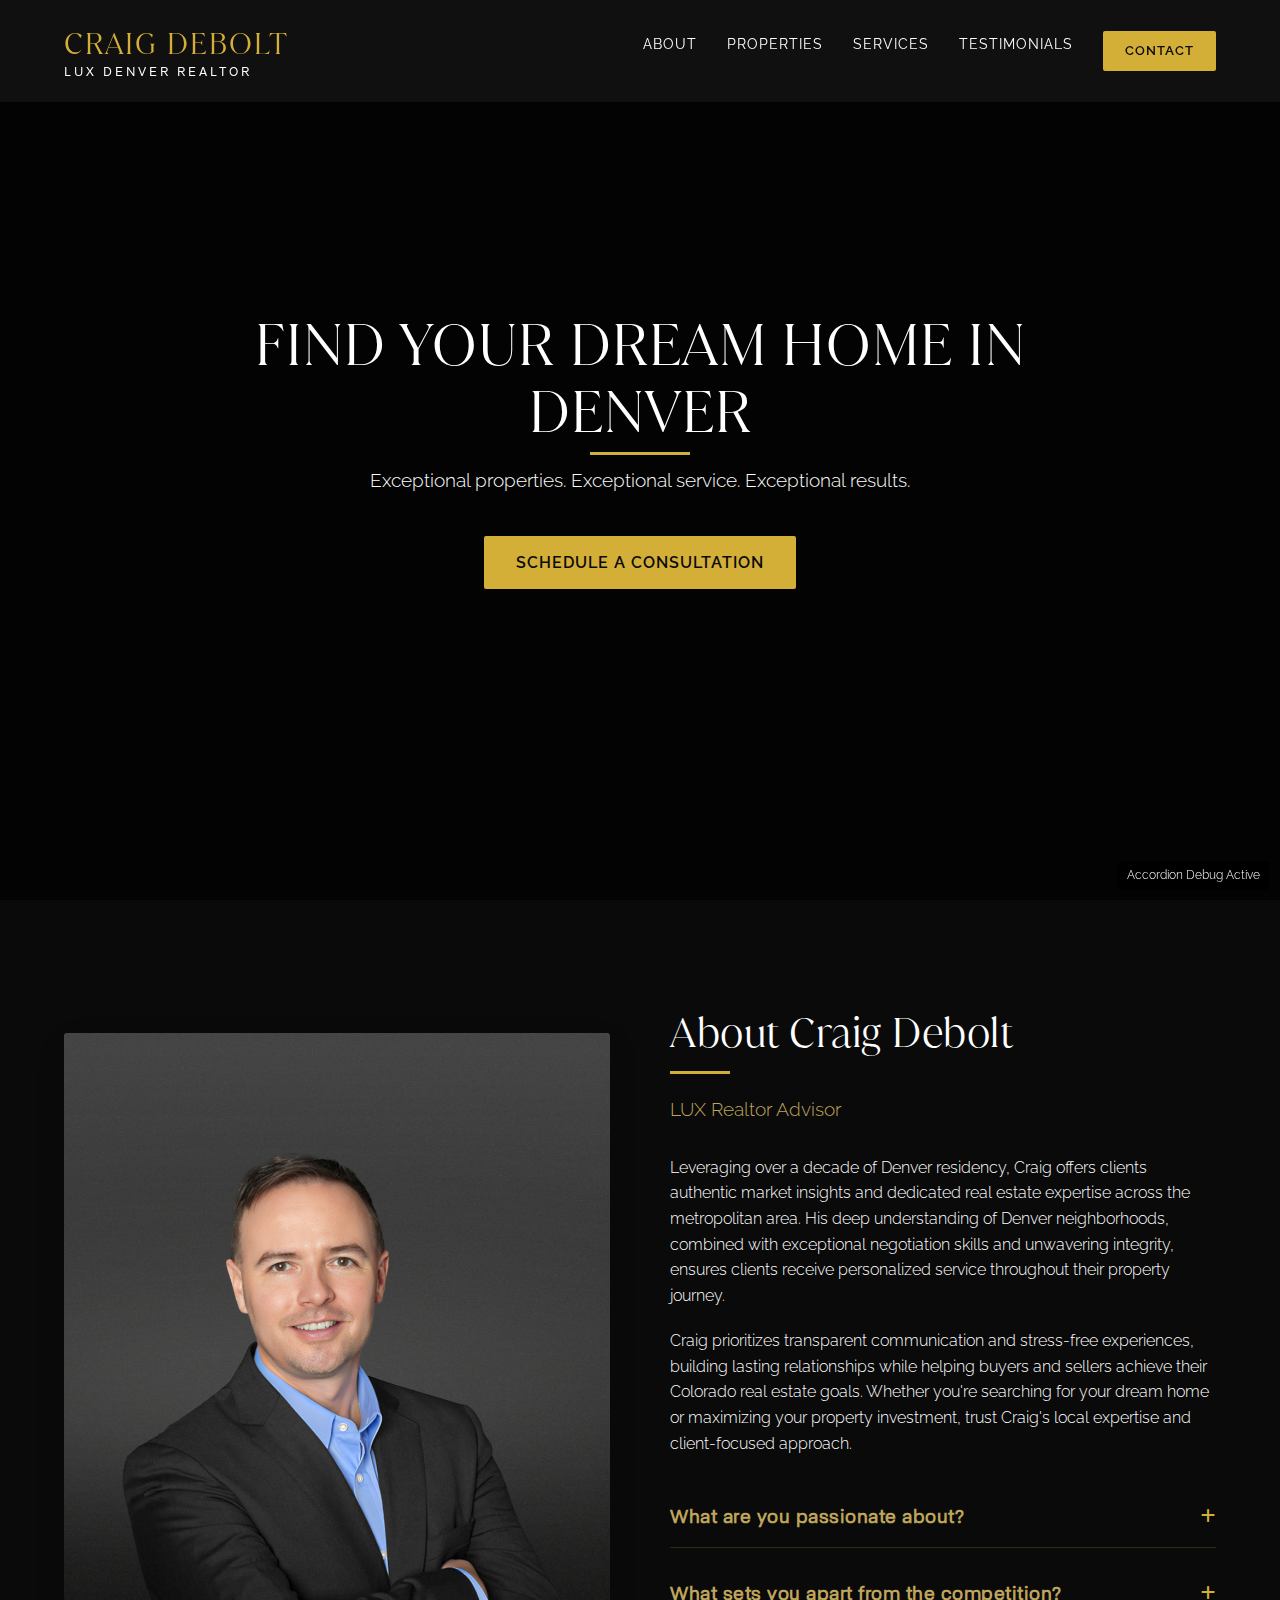
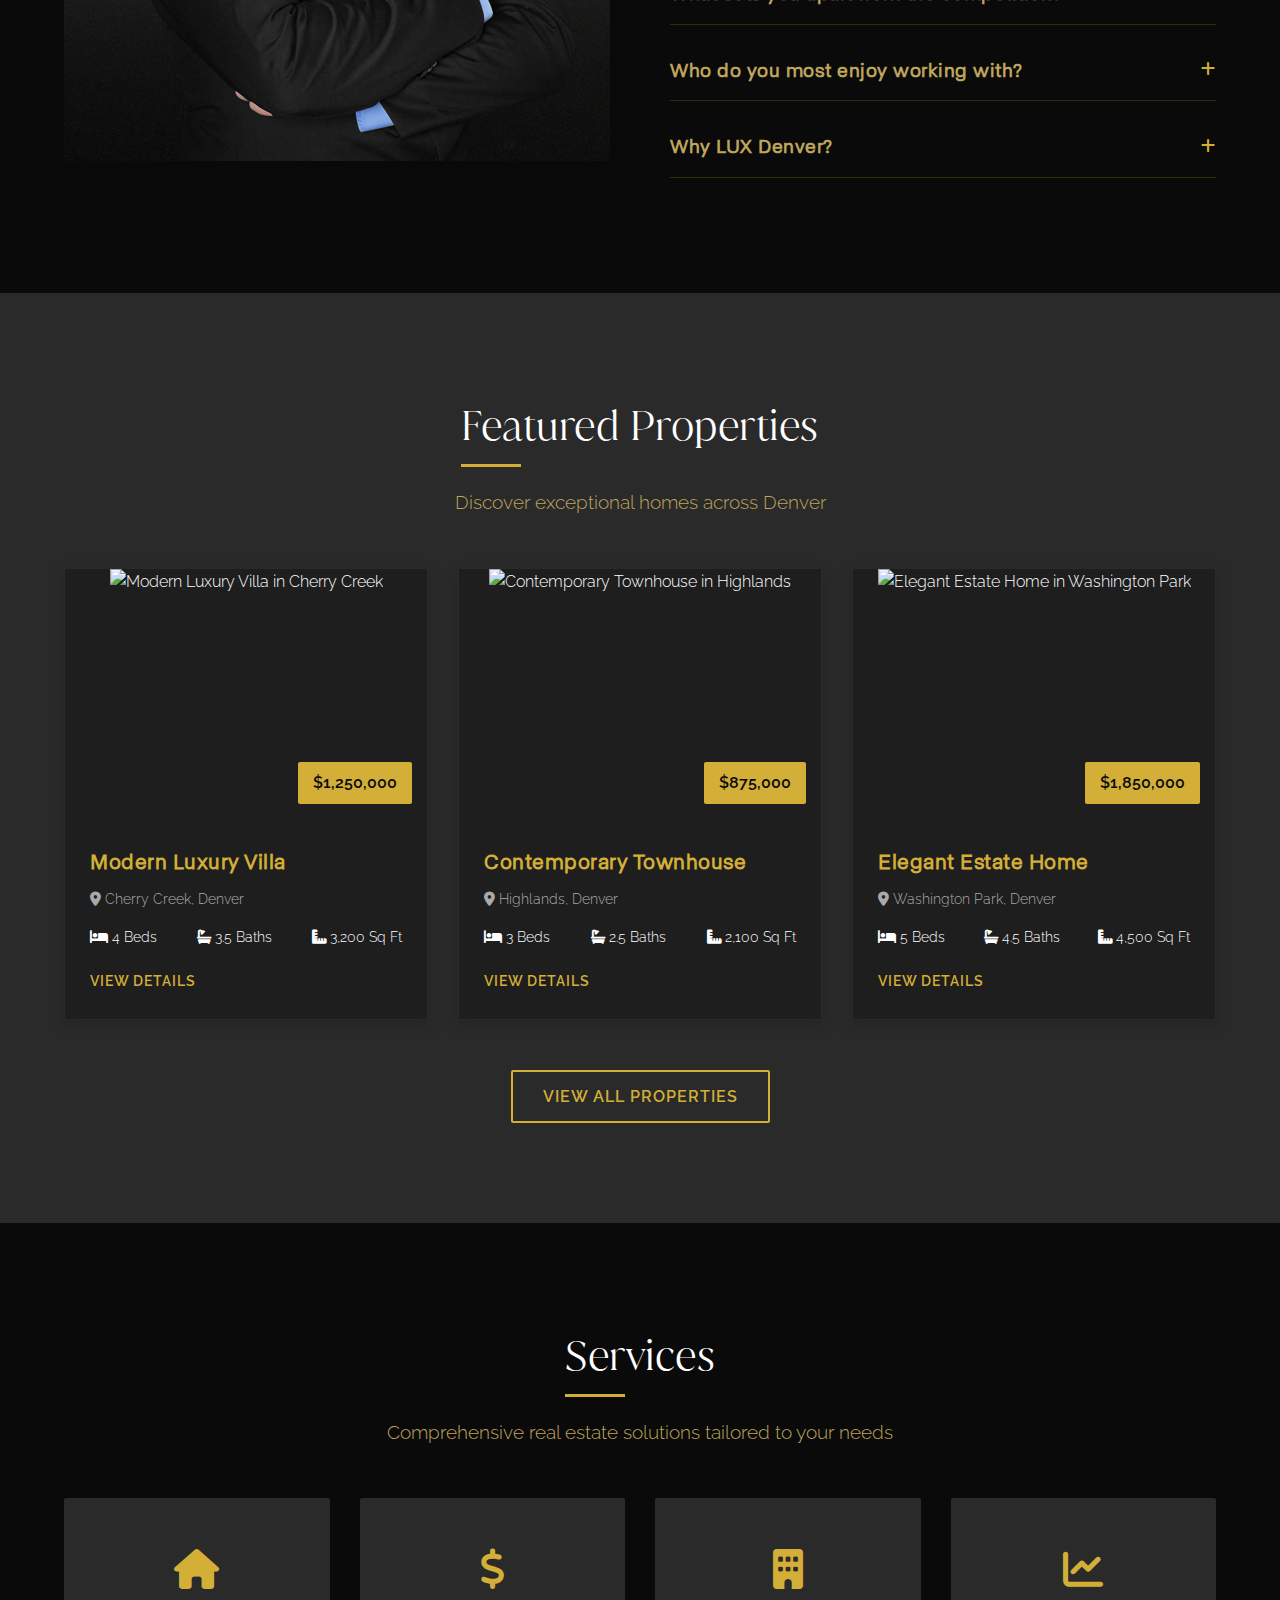
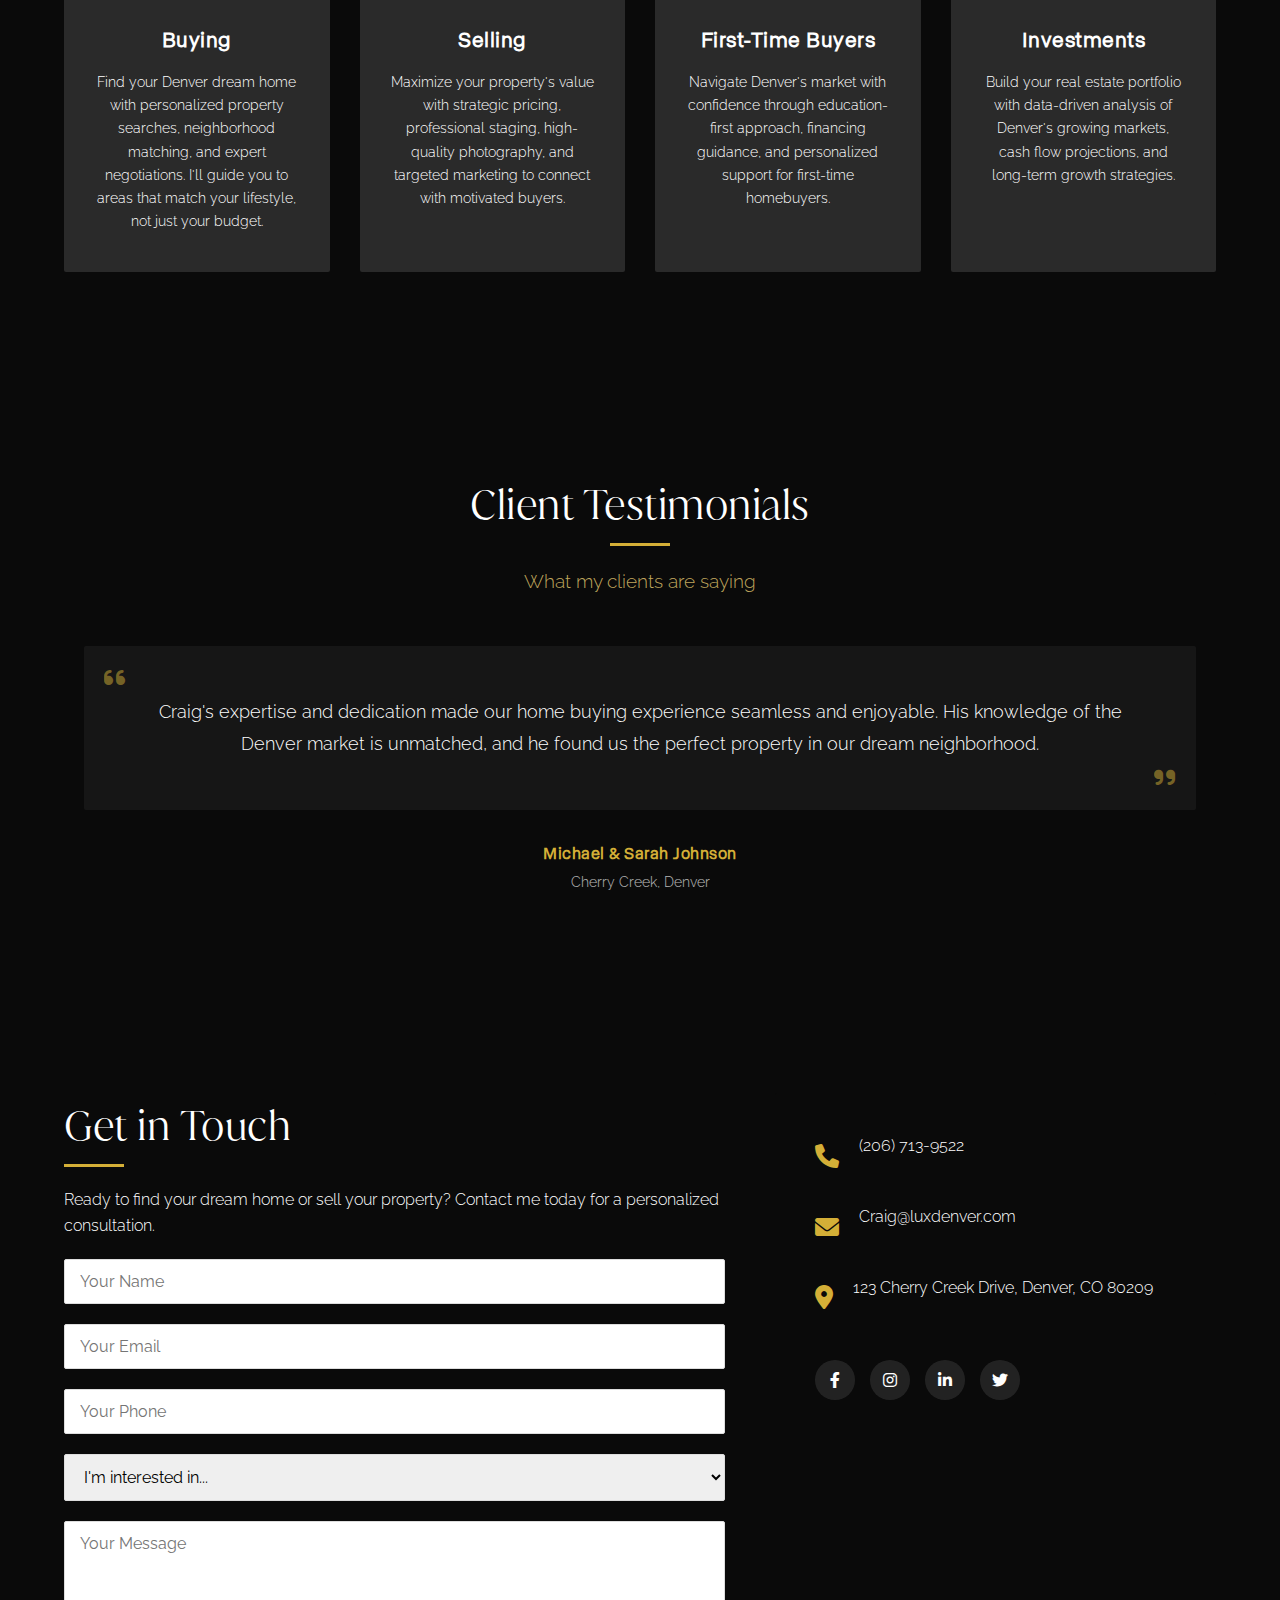
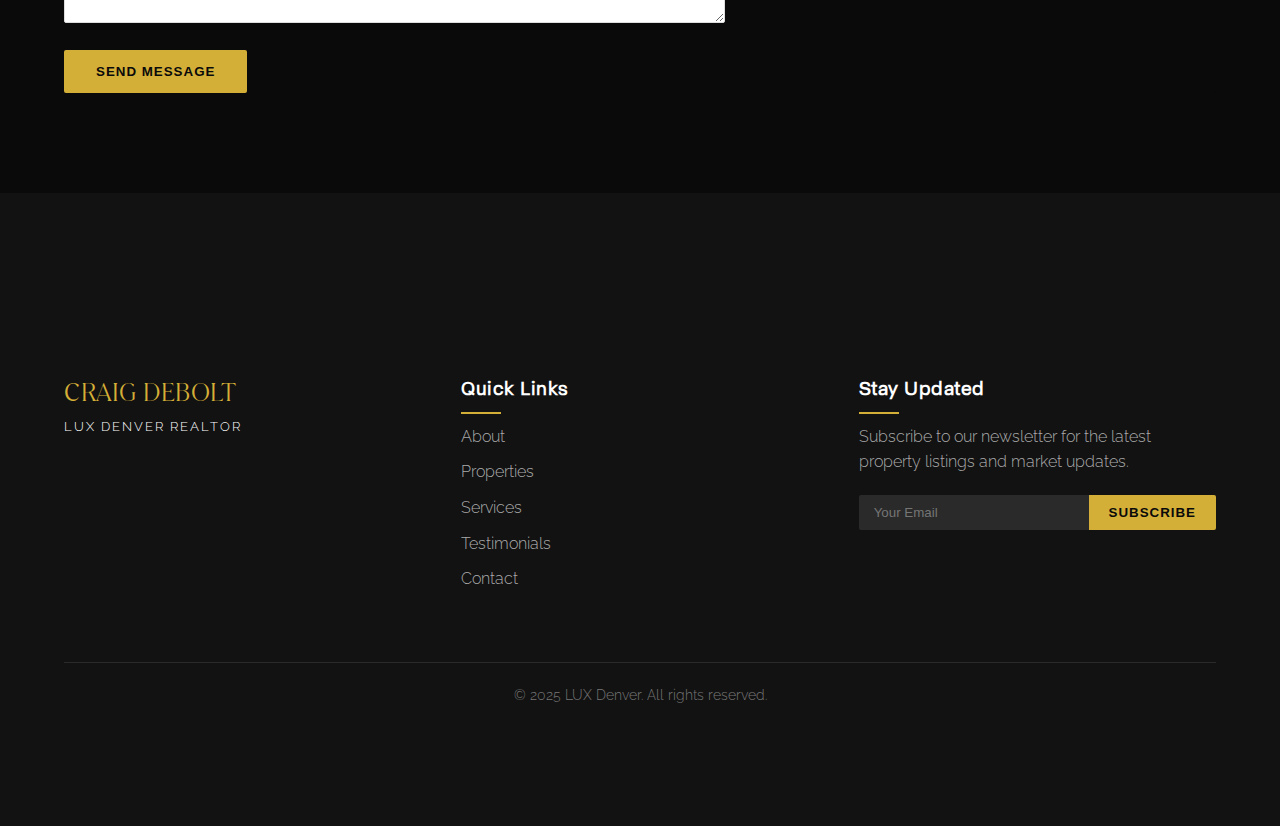
==== commit 78ebf117: "fixes accordians" ====
--- a/index.html
+++ b/index.html
@@ -728,5 +728,9 @@
     </footer>
 
     <script src="script.js"></script>
+    <!-- Dedicated accordion script to ensure functionality -->
+    <script src="accordion.js"></script>
+    <!-- Debug script for accordion, remove when fixed -->
+    <script src="accordion-debug.js"></script>
   </body>
 </html>
--- a/styles.css
+++ b/styles.css
@@ -1,940 +1,951 @@
-/* 
-   Craig Debolt Realty - Sleek Black and Gold Theme
-   A luxury real estate website with elegant styling
-*/
-
-/* ===== GLOBAL STYLES ===== */
-:root {
-    --black: #0A0A0A;
-    --dark-gray: #121212;
-    --medium-gray: #1E1E1E;
-    --light-gray: #2A2A2A;
-    --lightest-gray: #3A3A3A;
-    --gold: #D4AF37;
-    --gold-light: #E5C76B;
-    --gold-dark: #BFA55C;
-    --white: #FFFFFF;
-    --off-white: #F5F5F5;
-    --font-primary: 'Playfair Display', serif;
-    --font-secondary: 'Raleway', sans-serif;
-    --section-padding: 100px 0;
-    --card-border-radius: 0;
-    --transition-speed: 0.3s;
-}
-
-/* Accessibility - visually hidden but screen reader accessible */
-.visually-hidden {
-    position: absolute;
-    width: 1px;
-    height: 1px;
-    margin: -1px;
-    padding: 0;
-    overflow: hidden;
-    clip: rect(0, 0, 0, 0);
-    border: 0;
-}
-
-* {
-    margin: 0;
-    padding: 0;
-    box-sizing: border-box;
-}
-
-html {
-    scroll-behavior: smooth;
-}
-
-body {
-    font-family: var(--font-secondary);
-    color: var(--white);
-    background-color: var(--black);
-    line-height: 1.6;
-    font-weight: 300;
-}
-
-.container {
-    width: 90%;
-    max-width: 1200px;
-    margin: 0 auto;
-    padding: var(--section-padding);
-}
-
-h1, h2, h3, h4, h5, h6 {
-    font-family: var(--font-primary);
-    font-weight: 700;
-    margin-bottom: 20px;
-}
-
-h2 {
-    font-size: 2.5rem;
-    position: relative;
-    display: inline-block;
-    margin-bottom: 30px;
-}
-
-h2::after {
-    content: '';
-    position: absolute;
-    bottom: -10px;
-    left: 0;
-    width: 60px;
-    height: 3px;
-    background-color: var(--gold);
-}
-
-p {
-    margin-bottom: 20px;
-}
-
-.subtitle {
-    font-family: var(--font-secondary);
-    font-size: 1.2rem;
-    color: var(--gold-dark);
-    margin-bottom: 30px;
-    font-weight: 300;
-}
-
-a {
-    text-decoration: none;
-    color: var(--gold-dark);
-    transition: all 0.3s ease;
-}
-
-a:hover {
-    color: var(--gold);
-}
-
-.cta-button {
-    display: inline-block;
-    background-color: var(--gold);
-    color: var(--black);
-    padding: 12px 30px;
-    border-radius: 2px;
-    font-weight: 600;
-    text-transform: uppercase;
-    letter-spacing: 1px;
-    transition: all 0.3s ease;
-    border: 2px solid var(--gold);
-}
-
-.cta-button:hover {
-    background-color: transparent;
-    color: var(--gold);
-}
-
-.cta-button-secondary {
-    display: inline-block;
-    background-color: transparent;
-    color: var(--gold);
-    padding: 12px 30px;
-    border-radius: 2px;
-    font-weight: 600;
-    text-transform: uppercase;
-    letter-spacing: 1px;
-    transition: all 0.3s ease;
-    border: 2px solid var(--gold);
-}
-
-.cta-button-secondary:hover {
-    background-color: var(--gold);
-    color: var(--black);
-}
-
-/* ===== HEADER ===== */
-header {
-    position: fixed;
-    top: 0;
-    left: 0;
-    width: 100%;
-    padding: 20px 5%;
-    display: flex;
-    justify-content: space-between;
-    align-items: center;
-    background-color: rgba(18, 18, 18, 0.9);
-    z-index: 1000;
-    transition: all 0.3s ease;
-}
-
-.logo h1 {
-    font-family: var(--font-primary);
-    font-size: 1.8rem;
-    color: var(--gold);
-    margin-bottom: 0;
-    letter-spacing: 2px;
-}
-
-.logo p {
-    font-family: var(--font-secondary);
-    font-size: 0.8rem;
-    color: var(--white);
-    letter-spacing: 3px;
-    margin-top: -5px;
-    margin-bottom: 0;
-}
-
-.mobile-menu-toggle {
-    display: none;
-    flex-direction: column;
-    justify-content: space-between;
-    width: 30px;
-    height: 21px;
-    cursor: pointer;
-    z-index: 1001;
-}
-
-.mobile-menu-toggle span {
-    display: block;
-    height: 3px;
-    width: 100%;
-    background-color: var(--gold);
-    border-radius: 3px;
-    transition: all 0.3s ease;
-}
-
-.mobile-menu-toggle.active span:nth-child(1) {
-    transform: translateY(9px) rotate(45deg);
-}
-
-.mobile-menu-toggle.active span:nth-child(2) {
-    opacity: 0;
-}
-
-.mobile-menu-toggle.active span:nth-child(3) {
-    transform: translateY(-9px) rotate(-45deg);
-}
-
-body.menu-open {
-    overflow: hidden;
-}
-
-nav {
-    transition: all 0.3s ease;
-}
-
-nav ul {
-    display: flex;
-    list-style: none;
-}
-
-nav ul li {
-    margin-left: 30px;
-}
-
-nav ul li a {
-    color: var(--white);
-    font-size: 0.9rem;
-    text-transform: uppercase;
-    letter-spacing: 1px;
-    font-weight: 400;
-}
-
-nav ul li a:hover {
-    color: var(--gold);
-}
-
-nav ul li a.cta-button {
-    padding: 8px 20px;
-    font-size: 0.8rem;
-}
-
-/* ===== HERO SECTION ===== */
-.hero {
-    height: 100vh;
-    display: flex;
-    align-items: center;
-    justify-content: center;
-    text-align: center;
-    color: var(--white);
-    padding: 0 20px;
-    position: relative;
-    overflow: hidden;
-}
-
-.hero-video {
-    position: absolute;
-    top: 0;
-    left: 0;
-    width: 100%;
-    height: 100%;
-    z-index: -1;
-}
-
-.hero-video video {
-    width: 100%;
-    height: 100%;
-    object-fit: cover;
-    position: absolute;
-    top: 0;
-    left: 0;
-}
-
-.hero-video .overlay {
-    position: absolute;
-    top: 0;
-    left: 0;
-    width: 100%;
-    height: 100%;
-    background: linear-gradient(rgba(0, 0, 0, 0.7), rgba(0, 0, 0, 0.7));
-}
-
-.hero-content {
-    max-width: 800px;
-}
-
-.hero-content h2 {
-    font-size: 3.5rem;
-    margin-bottom: 20px;
-    line-height: 1.2;
-}
-
-.hero-content h2::after {
-    left: 50%;
-    transform: translateX(-50%);
-    width: 100px;
-}
-
-.hero-content p {
-    font-size: 1.2rem;
-    margin-bottom: 40px;
-    font-weight: 300;
-}
-
-/* ===== ABOUT SECTION ===== */
-.about .container {
-    display: flex;
-    align-items: center;
-    gap: 60px;
-}
-
-.about-image {
-    flex: 1;
-}
-
-.about-image .image-container {
-    position: relative;
-    width: 100%;
-    height: 0;
-    padding-bottom: 133.33%; /* Maintain aspect ratio (4:3) */
-    border-radius: 2px;
-    overflow: hidden;
-    box-shadow: 0 10px 30px rgba(0, 0, 0, 0.1);
-}
-
-.about-image .image-container img {
-    position: absolute;
-    top: 0;
-    left: 0;
-    width: 100%;
-    height: 100%;
-    object-fit: cover;
-    border-radius: 2px;
-}
-
-.about-content {
-    flex: 1;
-}
-
-.qa-heading {
-    margin-top: 40px;
-    font-size: 1.8rem;
-    color: var(--gold);
-    position: relative;
-    display: inline-block;
-}
-
-.qa-heading::after {
-    content: '';
-    position: absolute;
-    bottom: -10px;
-    left: 0;
-    width: 40px;
-    height: 2px;
-    background-color: var(--gold);
-}
-
-.qa-section {
-    margin-top: 30px;
-}
-
-.qa-item {
-    margin-bottom: 15px;
-    border-bottom: 1px solid rgba(212, 175, 55, 0.2);
-}
-
-.qa-question {
-    display: flex;
-    justify-content: space-between;
-    align-items: center;
-    padding: 15px 0;
-    cursor: pointer;
-    transition: all 0.3s ease;
-}
-
-.qa-question:hover {
-    color: var(--gold);
-}
-
-.qa-question h4 {
-    font-size: 1.2rem;
-    color: var(--gold-dark);
-    margin-bottom: 0;
-    flex: 1;
-}
-
-.accordion-icon {
-    color: var(--gold);
-    font-size: 1rem;
-    transition: all 0.3s ease;
-}
-
-.qa-answer {
-    max-height: 0;
-    overflow: hidden;
-    transition: max-height 0.3s ease;
-    padding: 0 15px 0 0;
-}
-
-.qa-item.active .qa-answer {
-    max-height: 500px;
-    padding-bottom: 15px;
-}
-
-.qa-item.active .accordion-icon .fa-plus {
-    transform: rotate(45deg);
-}
-
-.qa-answer p {
-    font-size: 0.95rem;
-    line-height: 1.6;
-    margin-top: 0;
-}
-
-.contact-details {
-    margin-top: 30px;
-    padding: 20px;
-    background-color: var(--light-gray);
-    border-radius: 2px;
-}
-
-.contact-details p {
-    margin-bottom: 10px;
-    font-size: 1.1rem;
-}
-
-.contact-details p:last-child {
-    margin-bottom: 0;
-}
-
-.contact-details strong {
-    color: var(--gold);
-    font-weight: 600;
-}
-
-/* ===== PROPERTIES SECTION ===== */
-.properties {
-    background-color: var(--light-gray);
-    text-align: center;
-}
-
-.property-grid {
-    display: grid;
-    grid-template-columns: repeat(auto-fill, minmax(350px, 1fr));
-    gap: 30px;
-    margin-top: 50px;
-}
-
-.property-card {
-    background-color: var(--white);
-    border-radius: 2px;
-    overflow: hidden;
-    box-shadow: 0 5px 15px rgba(0, 0, 0, 0.05);
-    transition: all 0.3s ease;
-}
-
-.property-card:hover {
-    transform: translateY(-10px);
-    box-shadow: 0 15px 30px rgba(0, 0, 0, 0.1);
-}
-
-.property-image {
-    position: relative;
-    height: 250px;
-    overflow: hidden;
-}
-
-.property-image img {
-    width: 100%;
-    height: 100%;
-    object-fit: cover;
-    transition: all 0.5s ease;
-}
-
-.property-card:hover .property-image img {
-    transform: scale(1.1);
-}
-
-.price {
-    position: absolute;
-    bottom: 15px;
-    right: 15px;
-    background-color: var(--gold);
-    color: var(--black);
-    padding: 8px 15px;
-    font-weight: 600;
-    border-radius: 2px;
-}
-
-.property-details {
-    padding: 25px;
-    text-align: left;
-}
-
-.property-details h3 {
-    font-size: 1.3rem;
-    margin-bottom: 10px;
-}
-
-.location {
-    color: #777;
-    font-size: 0.9rem;
-    margin-bottom: 15px;
-}
-
-.features {
-    display: flex;
-    justify-content: space-between;
-    margin-bottom: 20px;
-    font-size: 0.9rem;
-}
-
-.property-link {
-    display: inline-block;
-    color: var(--gold-dark);
-    font-weight: 600;
-    font-size: 0.9rem;
-    text-transform: uppercase;
-    letter-spacing: 1px;
-}
-
-.view-all {
-    margin-top: 50px;
-}
-
-/* ===== SERVICES SECTION ===== */
-.services {
-    text-align: center;
-}
-
-.services-grid {
-    display: grid;
-    grid-template-columns: repeat(auto-fill, minmax(250px, 1fr));
-    gap: 30px;
-    margin-top: 50px;
-}
-
-.service-card {
-    background-color: var(--light-gray);
-    padding: 40px 30px;
-    border-radius: 2px;
-    transition: all 0.3s ease;
-}
-
-.service-card:hover {
-    transform: translateY(-10px);
-    box-shadow: 0 10px 30px rgba(0, 0, 0, 0.1);
-}
-
-.service-icon {
-    font-size: 2.5rem;
-    color: var(--gold);
-    margin-bottom: 20px;
-}
-
-.service-card h3 {
-    font-size: 1.3rem;
-    margin-bottom: 15px;
-}
-
-.service-card p {
-    font-size: 0.9rem;
-    margin-bottom: 0;
-}
-
-/* ===== TESTIMONIALS SECTION ===== */
-.testimonials {
-    background-color: var(--black);
-    color: var(--white);
-    text-align: center;
-}
-
-.testimonials h2::after {
-    left: 50%;
-    transform: translateX(-50%);
-}
-
-.testimonial-slider {
-    display: flex;
-    overflow-x: auto;
-    scroll-snap-type: x mandatory;
-    scroll-behavior: smooth;
-    -webkit-overflow-scrolling: touch;
-    margin-top: 50px;
-}
-
-.testimonial-slider::-webkit-scrollbar {
-    display: none;
-}
-
-.testimonial {
-    flex: 0 0 100%;
-    scroll-snap-align: start;
-    padding: 0 20px;
-}
-
-.quote {
-    position: relative;
-    padding: 30px;
-    background-color: rgba(255, 255, 255, 0.05);
-    border-radius: 2px;
-    margin-bottom: 30px;
-}
-
-.quote i.fa-quote-left {
-    position: absolute;
-    top: 20px;
-    left: 20px;
-    color: var(--gold);
-    font-size: 1.5rem;
-    opacity: 0.5;
-}
-
-.quote i.fa-quote-right {
-    position: absolute;
-    bottom: 20px;
-    right: 20px;
-    color: var(--gold);
-    font-size: 1.5rem;
-    opacity: 0.5;
-}
-
-.quote p {
-    font-size: 1.1rem;
-    line-height: 1.8;
-    margin: 0;
-    padding: 20px;
-}
-
-.client h4 {
-    color: var(--gold);
-    margin-bottom: 5px;
-}
-
-.client p {
-    font-size: 0.9rem;
-    opacity: 0.7;
-    margin-bottom: 0;
-}
-
-/* ===== CONTACT SECTION ===== */
-.contact .container {
-    display: grid;
-    grid-template-columns: 3fr 2fr;
-    gap: 50px;
-}
-
-.contact-form h2 {
-    text-align: left;
-}
-
-.form-group {
-    margin-bottom: 20px;
-}
-
-.form-group input,
-.form-group select,
-.form-group textarea {
-    width: 100%;
-    padding: 12px 15px;
-    border: 1px solid #ddd;
-    border-radius: 2px;
-    font-family: var(--font-secondary);
-    font-size: 1rem;
-    transition: all 0.3s ease;
-}
-
-.form-group input:focus,
-.form-group select:focus,
-.form-group textarea:focus {
-    outline: none;
-    border-color: var(--gold);
-}
-
-.contact-info {
-    background-color: var(--black);
-    color: var(--white);
-    padding: 40px;
-    border-radius: 2px;
-}
-
-.info-item {
-    display: flex;
-    align-items: center;
-    margin-bottom: 25px;
-}
-
-.info-item i {
-    font-size: 1.5rem;
-    color: var(--gold);
-    margin-right: 20px;
-}
-
-.social-links {
-    display: flex;
-    margin-top: 40px;
-}
-
-.social-links a {
-    display: flex;
-    align-items: center;
-    justify-content: center;
-    width: 40px;
-    height: 40px;
-    background-color: rgba(255, 255, 255, 0.1);
-    border-radius: 50%;
-    margin-right: 15px;
-    color: var(--white);
-    transition: all 0.3s ease;
-}
-
-.social-links a:hover {
-    background-color: var(--gold);
-    color: var(--black);
-}
-
-/* ===== FOOTER ===== */
-footer {
-    background-color: var(--dark-gray);
-    color: var(--white);
-    padding: 80px 0 20px;
-}
-
-.footer-content {
-    display: grid;
-    grid-template-columns: repeat(auto-fit, minmax(250px, 1fr));
-    gap: 40px;
-    margin-bottom: 60px;
-}
-
-.footer-logo h3 {
-    font-size: 1.5rem;
-    color: var(--gold);
-    margin-bottom: 5px;
-}
-
-.footer-logo p {
-    font-size: 0.8rem;
-    letter-spacing: 2px;
-}
-
-.footer-links h4,
-.footer-newsletter h4 {
-    font-size: 1.2rem;
-    margin-bottom: 20px;
-    position: relative;
-    display: inline-block;
-}
-
-.footer-links h4::after,
-.footer-newsletter h4::after {
-    content: '';
-    position: absolute;
-    bottom: -10px;
-    left: 0;
-    width: 40px;
-    height: 2px;
-    background-color: var(--gold);
-}
-
-.footer-links ul {
-    list-style: none;
-}
-
-.footer-links ul li {
-    margin-bottom: 10px;
-}
-
-.footer-links ul li a {
-    color: #aaa;
-    transition: all 0.3s ease;
-}
-
-.footer-links ul li a:hover {
-    color: var(--gold);
-    padding-left: 5px;
-}
-
-.footer-newsletter p {
-    margin-bottom: 20px;
-    color: #aaa;
-}
-
-.footer-newsletter form {
-    display: flex;
-}
-
-.footer-newsletter input {
-    flex: 1;
-    padding: 10px 15px;
-    border: none;
-    background-color: rgba(255, 255, 255, 0.1);
-    color: var(--white);
-    border-radius: 2px 0 0 2px;
-}
-
-.footer-newsletter input:focus {
-    outline: none;
-}
-
-.footer-newsletter button {
-    background-color: var(--gold);
-    color: var(--black);
-    border: none;
-    padding: 0 20px;
-    font-weight: 600;
-    text-transform: uppercase;
-    letter-spacing: 1px;
-    cursor: pointer;
-    border-radius: 0 2px 2px 0;
-    transition: all 0.3s ease;
-}
-
-.footer-newsletter button:hover {
-    background-color: var(--gold-light);
-}
-
-.footer-bottom {
-    text-align: center;
-    padding-top: 20px;
-    border-top: 1px solid rgba(255, 255, 255, 0.1);
-}
-
-.footer-bottom p {
-    font-size: 0.9rem;
-    color: #777;
-    margin-bottom: 0;
-}
-
-/* ===== RESPONSIVE STYLES ===== */
-@media (max-width: 1024px) {
-    .hero-content h2 {
-        font-size: 3rem;
-    }
-    
-    .about .container {
-        flex-direction: column;
-    }
-    
-    .about-image, .about-content {
-        flex: none;
-        width: 100%;
-    }
-}
-
-@media (max-width: 768px) {
-    header {
-        padding: 15px 5%;
-    }
-    
-    .mobile-menu-toggle {
-        display: flex;
-    }
-    
-    nav {
-        position: fixed;
-        top: 0;
-        right: -100%;
-        width: 70%;
-        height: 100vh;
-        background-color: var(--black);
-        padding: 80px 20px 20px;
-        transition: right 0.3s ease;
-        box-shadow: -5px 0 15px rgba(0, 0, 0, 0.1);
-    }
-    
-    nav.active {
-        right: 0;
-    }
-    
-    nav ul {
-        flex-direction: column;
-        align-items: flex-start;
-    }
-    
-    nav ul li {
-        margin: 15px 0;
-        width: 100%;
-    }
-    
-    nav ul li a {
-        display: block;
-        font-size: 1.1rem;
-    }
-    
-    nav ul li a.cta-button {
-        display: inline-block;
-        margin-top: 10px;
-    }
-    
-    .hero-content h2 {
-        font-size: 2.5rem;
-    }
-    
-    .property-grid {
-        grid-template-columns: repeat(auto-fill, minmax(280px, 1fr));
-    }
-    
-    .contact .container {
-        grid-template-columns: 1fr;
-    }
-}
-
-@media (max-width: 576px) {
-    .container {
-        width: 95%;
-        padding: 60px 0;
-    }
-    
-    h2 {
-        font-size: 2rem;
-    }
-    
-    .hero-content h2 {
-        font-size: 2rem;
-    }
-    
-    nav ul {
-        flex-wrap: wrap;
-        justify-content: center;
-    }
-    
-    nav ul li {
-        margin: 5px 10px;
-    }
-    
-    .stats {
-        flex-direction: column;
-        gap: 20px;
-    }
-    
-    .stat {
-        width: 100%;
-    }
-    
-    .services-grid {
-        grid-template-columns: 1fr;
-    }
-    
-    .footer-content {
-        grid-template-columns: 1fr;
-    }
+/* 
+   Craig Debolt Realty - Sleek Black and Gold Theme
+   A luxury real estate website with elegant styling
+*/
+
+/* ===== GLOBAL STYLES ===== */
+:root {
+    --black: #0A0A0A;
+    --dark-gray: #121212;
+    --medium-gray: #1E1E1E;
+    --light-gray: #2A2A2A;
+    --lightest-gray: #3A3A3A;
+    --gold: #D4AF37;
+    --gold-light: #E5C76B;
+    --gold-dark: #BFA55C;
+    --white: #FFFFFF;
+    --off-white: #F5F5F5;
+    --font-primary: 'Playfair Display', serif;
+    --font-secondary: 'Raleway', sans-serif;
+    --section-padding: 100px 0;
+    --card-border-radius: 0;
+    --transition-speed: 0.3s;
+}
+
+/* Accessibility - visually hidden but screen reader accessible */
+.visually-hidden {
+    position: absolute;
+    width: 1px;
+    height: 1px;
+    margin: -1px;
+    padding: 0;
+    overflow: hidden;
+    clip: rect(0, 0, 0, 0);
+    border: 0;
+}
+
+* {
+    margin: 0;
+    padding: 0;
+    box-sizing: border-box;
+}
+
+html {
+    scroll-behavior: smooth;
+}
+
+body {
+    font-family: var(--font-secondary);
+    color: var(--white);
+    background-color: var(--black);
+    line-height: 1.6;
+    font-weight: 300;
+}
+
+.container {
+    width: 90%;
+    max-width: 1200px;
+    margin: 0 auto;
+    padding: var(--section-padding);
+}
+
+h1, h2, h3, h4, h5, h6 {
+    font-family: var(--font-primary);
+    font-weight: 700;
+    margin-bottom: 20px;
+}
+
+h2 {
+    font-size: 2.5rem;
+    position: relative;
+    display: inline-block;
+    margin-bottom: 30px;
+}
+
+h2::after {
+    content: '';
+    position: absolute;
+    bottom: -10px;
+    left: 0;
+    width: 60px;
+    height: 3px;
+    background-color: var(--gold);
+}
+
+p {
+    margin-bottom: 20px;
+}
+
+.subtitle {
+    font-family: var(--font-secondary);
+    font-size: 1.2rem;
+    color: var(--gold-dark);
+    margin-bottom: 30px;
+    font-weight: 300;
+}
+
+a {
+    text-decoration: none;
+    color: var(--gold-dark);
+    transition: all 0.3s ease;
+}
+
+a:hover {
+    color: var(--gold);
+}
+
+.cta-button {
+    display: inline-block;
+    background-color: var(--gold);
+    color: var(--black);
+    padding: 12px 30px;
+    border-radius: 2px;
+    font-weight: 600;
+    text-transform: uppercase;
+    letter-spacing: 1px;
+    transition: all 0.3s ease;
+    border: 2px solid var(--gold);
+}
+
+.cta-button:hover {
+    background-color: transparent;
+    color: var(--gold);
+}
+
+.cta-button-secondary {
+    display: inline-block;
+    background-color: transparent;
+    color: var(--gold);
+    padding: 12px 30px;
+    border-radius: 2px;
+    font-weight: 600;
+    text-transform: uppercase;
+    letter-spacing: 1px;
+    transition: all 0.3s ease;
+    border: 2px solid var(--gold);
+}
+
+.cta-button-secondary:hover {
+    background-color: var(--gold);
+    color: var(--black);
+}
+
+/* ===== HEADER ===== */
+header {
+    position: fixed;
+    top: 0;
+    left: 0;
+    width: 100%;
+    padding: 20px 5%;
+    display: flex;
+    justify-content: space-between;
+    align-items: center;
+    background-color: rgba(18, 18, 18, 0.9);
+    z-index: 1000;
+    transition: all 0.3s ease;
+}
+
+.logo h1 {
+    font-family: var(--font-primary);
+    font-size: 1.8rem;
+    color: var(--gold);
+    margin-bottom: 0;
+    letter-spacing: 2px;
+}
+
+.logo p {
+    font-family: var(--font-secondary);
+    font-size: 0.8rem;
+    color: var(--white);
+    letter-spacing: 3px;
+    margin-top: -5px;
+    margin-bottom: 0;
+}
+
+.mobile-menu-toggle {
+    display: none;
+    flex-direction: column;
+    justify-content: space-between;
+    width: 30px;
+    height: 21px;
+    cursor: pointer;
+    z-index: 1001;
+}
+
+.mobile-menu-toggle span {
+    display: block;
+    height: 3px;
+    width: 100%;
+    background-color: var(--gold);
+    border-radius: 3px;
+    transition: all 0.3s ease;
+}
+
+.mobile-menu-toggle.active span:nth-child(1) {
+    transform: translateY(9px) rotate(45deg);
+}
+
+.mobile-menu-toggle.active span:nth-child(2) {
+    opacity: 0;
+}
+
+.mobile-menu-toggle.active span:nth-child(3) {
+    transform: translateY(-9px) rotate(-45deg);
+}
+
+body.menu-open {
+    overflow: hidden;
+}
+
+nav {
+    transition: all 0.3s ease;
+}
+
+nav ul {
+    display: flex;
+    list-style: none;
+}
+
+nav ul li {
+    margin-left: 30px;
+}
+
+nav ul li a {
+    color: var(--white);
+    font-size: 0.9rem;
+    text-transform: uppercase;
+    letter-spacing: 1px;
+    font-weight: 400;
+}
+
+nav ul li a:hover {
+    color: var(--gold);
+}
+
+nav ul li a.cta-button {
+    padding: 8px 20px;
+    font-size: 0.8rem;
+}
+
+/* ===== HERO SECTION ===== */
+.hero {
+    height: 100vh;
+    display: flex;
+    align-items: center;
+    justify-content: center;
+    text-align: center;
+    color: var(--white);
+    padding: 0 20px;
+    position: relative;
+    overflow: hidden;
+}
+
+.hero-video {
+    position: absolute;
+    top: 0;
+    left: 0;
+    width: 100%;
+    height: 100%;
+    z-index: -1;
+}
+
+.hero-video video {
+    width: 100%;
+    height: 100%;
+    object-fit: cover;
+    position: absolute;
+    top: 0;
+    left: 0;
+}
+
+.hero-video .overlay {
+    position: absolute;
+    top: 0;
+    left: 0;
+    width: 100%;
+    height: 100%;
+    background: linear-gradient(rgba(0, 0, 0, 0.7), rgba(0, 0, 0, 0.7));
+}
+
+.hero-content {
+    max-width: 800px;
+}
+
+.hero-content h2 {
+    font-size: 3.5rem;
+    margin-bottom: 20px;
+    line-height: 1.2;
+}
+
+.hero-content h2::after {
+    left: 50%;
+    transform: translateX(-50%);
+    width: 100px;
+}
+
+.hero-content p {
+    font-size: 1.2rem;
+    margin-bottom: 40px;
+    font-weight: 300;
+}
+
+/* ===== ABOUT SECTION ===== */
+.about .container {
+    display: flex;
+    align-items: center;
+    gap: 60px;
+}
+
+.about-image {
+    flex: 1;
+}
+
+.about-image .image-container {
+    position: relative;
+    width: 100%;
+    height: 0;
+    padding-bottom: 133.33%; /* Maintain aspect ratio (4:3) */
+    border-radius: 2px;
+    overflow: hidden;
+    box-shadow: 0 10px 30px rgba(0, 0, 0, 0.1);
+}
+
+.about-image .image-container img {
+    position: absolute;
+    top: 0;
+    left: 0;
+    width: 100%;
+    height: 100%;
+    object-fit: cover;
+    border-radius: 2px;
+}
+
+.about-content {
+    flex: 1;
+}
+
+.qa-heading {
+    margin-top: 40px;
+    font-size: 1.8rem;
+    color: var(--gold);
+    position: relative;
+    display: inline-block;
+}
+
+.qa-heading::after {
+    content: '';
+    position: absolute;
+    bottom: -10px;
+    left: 0;
+    width: 40px;
+    height: 2px;
+    background-color: var(--gold);
+}
+
+.qa-section {
+    margin-top: 30px;
+}
+
+.qa-item {
+    margin-bottom: 15px;
+    border-bottom: 1px solid rgba(212, 175, 55, 0.2);
+}
+
+.qa-question {
+    display: flex;
+    justify-content: space-between;
+    align-items: center;
+    padding: 15px 0;
+    cursor: pointer;
+    transition: all 0.3s ease;
+}
+
+.qa-question:hover {
+    color: var(--gold);
+}
+
+.qa-question h4 {
+    font-size: 1.2rem;
+    color: var(--gold-dark);
+    margin-bottom: 0;
+    flex: 1;
+}
+
+.accordion-icon {
+    color: var(--gold);
+    font-size: 1rem;
+    transition: all 0.3s ease;
+}
+
+.qa-answer {
+    max-height: 0;
+    overflow: hidden;
+    transition: max-height 0.5s ease;
+    padding: 0 15px 0 0;
+    opacity: 0;
+    visibility: hidden;
+    transition: max-height 0.5s ease, opacity 0.3s ease, visibility 0s linear 0.3s;
+}
+
+.qa-item.active .qa-answer {
+    max-height: 500px;
+    padding-bottom: 15px;
+    opacity: 1;
+    visibility: visible;
+    transition: max-height 0.5s ease, opacity 0.3s ease;
+}
+
+/* Remove rotation transform since we're swapping icons instead */
+.qa-item.active .accordion-icon i {
+    color: var(--gold-light); /* Brighten the icon when active */
+}
+
+.qa-answer p {
+    font-size: 0.95rem;
+    line-height: 1.6;
+    margin-top: 0;
+}
+
+.contact-details {
+    margin-top: 30px;
+    padding: 20px;
+    background-color: var(--light-gray);
+    border-radius: 2px;
+}
+
+.contact-details p {
+    margin-bottom: 10px;
+    font-size: 1.1rem;
+}
+
+.contact-details p:last-child {
+    margin-bottom: 0;
+}
+
+.contact-details strong {
+    color: var(--gold);
+    font-weight: 600;
+}
+
+/* ===== PROPERTIES SECTION ===== */
+.properties {
+    background-color: var(--light-gray);
+    text-align: center;
+}
+
+.property-grid {
+    display: grid;
+    grid-template-columns: repeat(auto-fill, minmax(350px, 1fr));
+    gap: 30px;
+    margin-top: 50px;
+}
+
+.property-card {
+    background-color: var(--medium-gray);
+    border-radius: 2px;
+    overflow: hidden;
+    box-shadow: 0 5px 15px rgba(0, 0, 0, 0.15);
+    transition: all 0.3s ease;
+    border: 1px solid var(--light-gray);
+}
+
+.property-card:hover {
+    transform: translateY(-10px);
+    box-shadow: 0 15px 30px rgba(0, 0, 0, 0.3);
+    border: 1px solid var(--gold-dark);
+}
+
+.property-image {
+    position: relative;
+    height: 250px;
+    overflow: hidden;
+}
+
+.property-image img {
+    width: 100%;
+    height: 100%;
+    object-fit: cover;
+    transition: all 0.5s ease;
+}
+
+.property-card:hover .property-image img {
+    transform: scale(1.1);
+}
+
+.price {
+    position: absolute;
+    bottom: 15px;
+    right: 15px;
+    background-color: var(--gold);
+    color: var(--black);
+    padding: 8px 15px;
+    font-weight: 600;
+    border-radius: 2px;
+}
+
+.property-details {
+    padding: 25px;
+    text-align: left;
+}
+
+.property-details h3 {
+    font-size: 1.3rem;
+    margin-bottom: 10px;
+    color: var(--gold);
+}
+
+.location {
+    color: #aaa;
+    font-size: 0.9rem;
+    margin-bottom: 15px;
+}
+
+.features {
+    display: flex;
+    justify-content: space-between;
+    margin-bottom: 20px;
+    font-size: 0.9rem;
+    color: var(--white);
+}
+
+.property-link {
+    display: inline-block;
+    color: var(--gold);
+    font-weight: 600;
+    font-size: 0.9rem;
+    text-transform: uppercase;
+    letter-spacing: 1px;
+}
+
+.view-all {
+    margin-top: 50px;
+}
+
+/* ===== SERVICES SECTION ===== */
+.services {
+    text-align: center;
+}
+
+.services-grid {
+    display: grid;
+    grid-template-columns: repeat(auto-fill, minmax(250px, 1fr));
+    gap: 30px;
+    margin-top: 50px;
+}
+
+.service-card {
+    background-color: var(--light-gray);
+    padding: 40px 30px;
+    border-radius: 2px;
+    transition: all 0.3s ease;
+}
+
+.service-card:hover {
+    transform: translateY(-10px);
+    box-shadow: 0 10px 30px rgba(0, 0, 0, 0.1);
+}
+
+.service-icon {
+    font-size: 2.5rem;
+    color: var(--gold);
+    margin-bottom: 20px;
+}
+
+.service-card h3 {
+    font-size: 1.3rem;
+    margin-bottom: 15px;
+}
+
+.service-card p {
+    font-size: 0.9rem;
+    margin-bottom: 0;
+}
+
+/* ===== TESTIMONIALS SECTION ===== */
+.testimonials {
+    background-color: var(--black);
+    color: var(--white);
+    text-align: center;
+}
+
+.testimonials h2::after {
+    left: 50%;
+    transform: translateX(-50%);
+}
+
+.testimonial-slider {
+    display: flex;
+    overflow-x: auto;
+    scroll-snap-type: x mandatory;
+    scroll-behavior: smooth;
+    -webkit-overflow-scrolling: touch;
+    margin-top: 50px;
+}
+
+.testimonial-slider::-webkit-scrollbar {
+    display: none;
+}
+
+.testimonial {
+    flex: 0 0 100%;
+    scroll-snap-align: start;
+    padding: 0 20px;
+}
+
+.quote {
+    position: relative;
+    padding: 30px;
+    background-color: rgba(255, 255, 255, 0.05);
+    border-radius: 2px;
+    margin-bottom: 30px;
+}
+
+.quote i.fa-quote-left {
+    position: absolute;
+    top: 20px;
+    left: 20px;
+    color: var(--gold);
+    font-size: 1.5rem;
+    opacity: 0.5;
+}
+
+.quote i.fa-quote-right {
+    position: absolute;
+    bottom: 20px;
+    right: 20px;
+    color: var(--gold);
+    font-size: 1.5rem;
+    opacity: 0.5;
+}
+
+.quote p {
+    font-size: 1.1rem;
+    line-height: 1.8;
+    margin: 0;
+    padding: 20px;
+}
+
+.client h4 {
+    color: var(--gold);
+    margin-bottom: 5px;
+}
+
+.client p {
+    font-size: 0.9rem;
+    opacity: 0.7;
+    margin-bottom: 0;
+}
+
+/* ===== CONTACT SECTION ===== */
+.contact .container {
+    display: grid;
+    grid-template-columns: 3fr 2fr;
+    gap: 50px;
+}
+
+.contact-form h2 {
+    text-align: left;
+}
+
+.form-group {
+    margin-bottom: 20px;
+}
+
+.form-group input,
+.form-group select,
+.form-group textarea {
+    width: 100%;
+    padding: 12px 15px;
+    border: 1px solid #ddd;
+    border-radius: 2px;
+    font-family: var(--font-secondary);
+    font-size: 1rem;
+    transition: all 0.3s ease;
+}
+
+.form-group input:focus,
+.form-group select:focus,
+.form-group textarea:focus {
+    outline: none;
+    border-color: var(--gold);
+}
+
+.contact-info {
+    background-color: var(--black);
+    color: var(--white);
+    padding: 40px;
+    border-radius: 2px;
+}
+
+.info-item {
+    display: flex;
+    align-items: center;
+    margin-bottom: 25px;
+}
+
+.info-item i {
+    font-size: 1.5rem;
+    color: var(--gold);
+    margin-right: 20px;
+}
+
+.social-links {
+    display: flex;
+    margin-top: 40px;
+}
+
+.social-links a {
+    display: flex;
+    align-items: center;
+    justify-content: center;
+    width: 40px;
+    height: 40px;
+    background-color: rgba(255, 255, 255, 0.1);
+    border-radius: 50%;
+    margin-right: 15px;
+    color: var(--white);
+    transition: all 0.3s ease;
+}
+
+.social-links a:hover {
+    background-color: var(--gold);
+    color: var(--black);
+}
+
+/* ===== FOOTER ===== */
+footer {
+    background-color: var(--dark-gray);
+    color: var(--white);
+    padding: 80px 0 20px;
+}
+
+.footer-content {
+    display: grid;
+    grid-template-columns: repeat(auto-fit, minmax(250px, 1fr));
+    gap: 40px;
+    margin-bottom: 60px;
+}
+
+.footer-logo h3 {
+    font-size: 1.5rem;
+    color: var(--gold);
+    margin-bottom: 5px;
+}
+
+.footer-logo p {
+    font-size: 0.8rem;
+    letter-spacing: 2px;
+}
+
+.footer-links h4,
+.footer-newsletter h4 {
+    font-size: 1.2rem;
+    margin-bottom: 20px;
+    position: relative;
+    display: inline-block;
+}
+
+.footer-links h4::after,
+.footer-newsletter h4::after {
+    content: '';
+    position: absolute;
+    bottom: -10px;
+    left: 0;
+    width: 40px;
+    height: 2px;
+    background-color: var(--gold);
+}
+
+.footer-links ul {
+    list-style: none;
+}
+
+.footer-links ul li {
+    margin-bottom: 10px;
+}
+
+.footer-links ul li a {
+    color: #aaa;
+    transition: all 0.3s ease;
+}
+
+.footer-links ul li a:hover {
+    color: var(--gold);
+    padding-left: 5px;
+}
+
+.footer-newsletter p {
+    margin-bottom: 20px;
+    color: #aaa;
+}
+
+.footer-newsletter form {
+    display: flex;
+}
+
+.footer-newsletter input {
+    flex: 1;
+    padding: 10px 15px;
+    border: none;
+    background-color: rgba(255, 255, 255, 0.1);
+    color: var(--white);
+    border-radius: 2px 0 0 2px;
+}
+
+.footer-newsletter input:focus {
+    outline: none;
+}
+
+.footer-newsletter button {
+    background-color: var(--gold);
+    color: var(--black);
+    border: none;
+    padding: 0 20px;
+    font-weight: 600;
+    text-transform: uppercase;
+    letter-spacing: 1px;
+    cursor: pointer;
+    border-radius: 0 2px 2px 0;
+    transition: all 0.3s ease;
+}
+
+.footer-newsletter button:hover {
+    background-color: var(--gold-light);
+}
+
+.footer-bottom {
+    text-align: center;
+    padding-top: 20px;
+    border-top: 1px solid rgba(255, 255, 255, 0.1);
+}
+
+.footer-bottom p {
+    font-size: 0.9rem;
+    color: #777;
+    margin-bottom: 0;
+}
+
+/* ===== RESPONSIVE STYLES ===== */
+@media (max-width: 1024px) {
+    .hero-content h2 {
+        font-size: 3rem;
+    }
+    
+    .about .container {
+        flex-direction: column;
+    }
+    
+    .about-image, .about-content {
+        flex: none;
+        width: 100%;
+    }
+}
+
+@media (max-width: 768px) {
+    header {
+        padding: 15px 5%;
+    }
+    
+    .mobile-menu-toggle {
+        display: flex;
+    }
+    
+    nav {
+        position: fixed;
+        top: 0;
+        right: -100%;
+        width: 70%;
+        height: 100vh;
+        background-color: var(--black);
+        padding: 80px 20px 20px;
+        transition: right 0.3s ease;
+        box-shadow: -5px 0 15px rgba(0, 0, 0, 0.1);
+    }
+    
+    nav.active {
+        right: 0;
+    }
+    
+    nav ul {
+        flex-direction: column;
+        align-items: flex-start;
+    }
+    
+    nav ul li {
+        margin: 15px 0;
+        width: 100%;
+    }
+    
+    nav ul li a {
+        display: block;
+        font-size: 1.1rem;
+    }
+    
+    nav ul li a.cta-button {
+        display: inline-block;
+        margin-top: 10px;
+    }
+    
+    .hero-content h2 {
+        font-size: 2.5rem;
+    }
+    
+    .property-grid {
+        grid-template-columns: repeat(auto-fill, minmax(280px, 1fr));
+    }
+    
+    .contact .container {
+        grid-template-columns: 1fr;
+    }
+}
+
+@media (max-width: 576px) {
+    .container {
+        width: 95%;
+        padding: 60px 0;
+    }
+    
+    h2 {
+        font-size: 2rem;
+    }
+    
+    .hero-content h2 {
+        font-size: 2rem;
+    }
+    
+    nav ul {
+        flex-wrap: wrap;
+        justify-content: center;
+    }
+    
+    nav ul li {
+        margin: 5px 10px;
+    }
+    
+    .stats {
+        flex-direction: column;
+        gap: 20px;
+    }
+    
+    .stat {
+        width: 100%;
+    }
+    
+    .services-grid {
+        grid-template-columns: 1fr;
+    }
+    
+    .footer-content {
+        grid-template-columns: 1fr;
+    }
 }